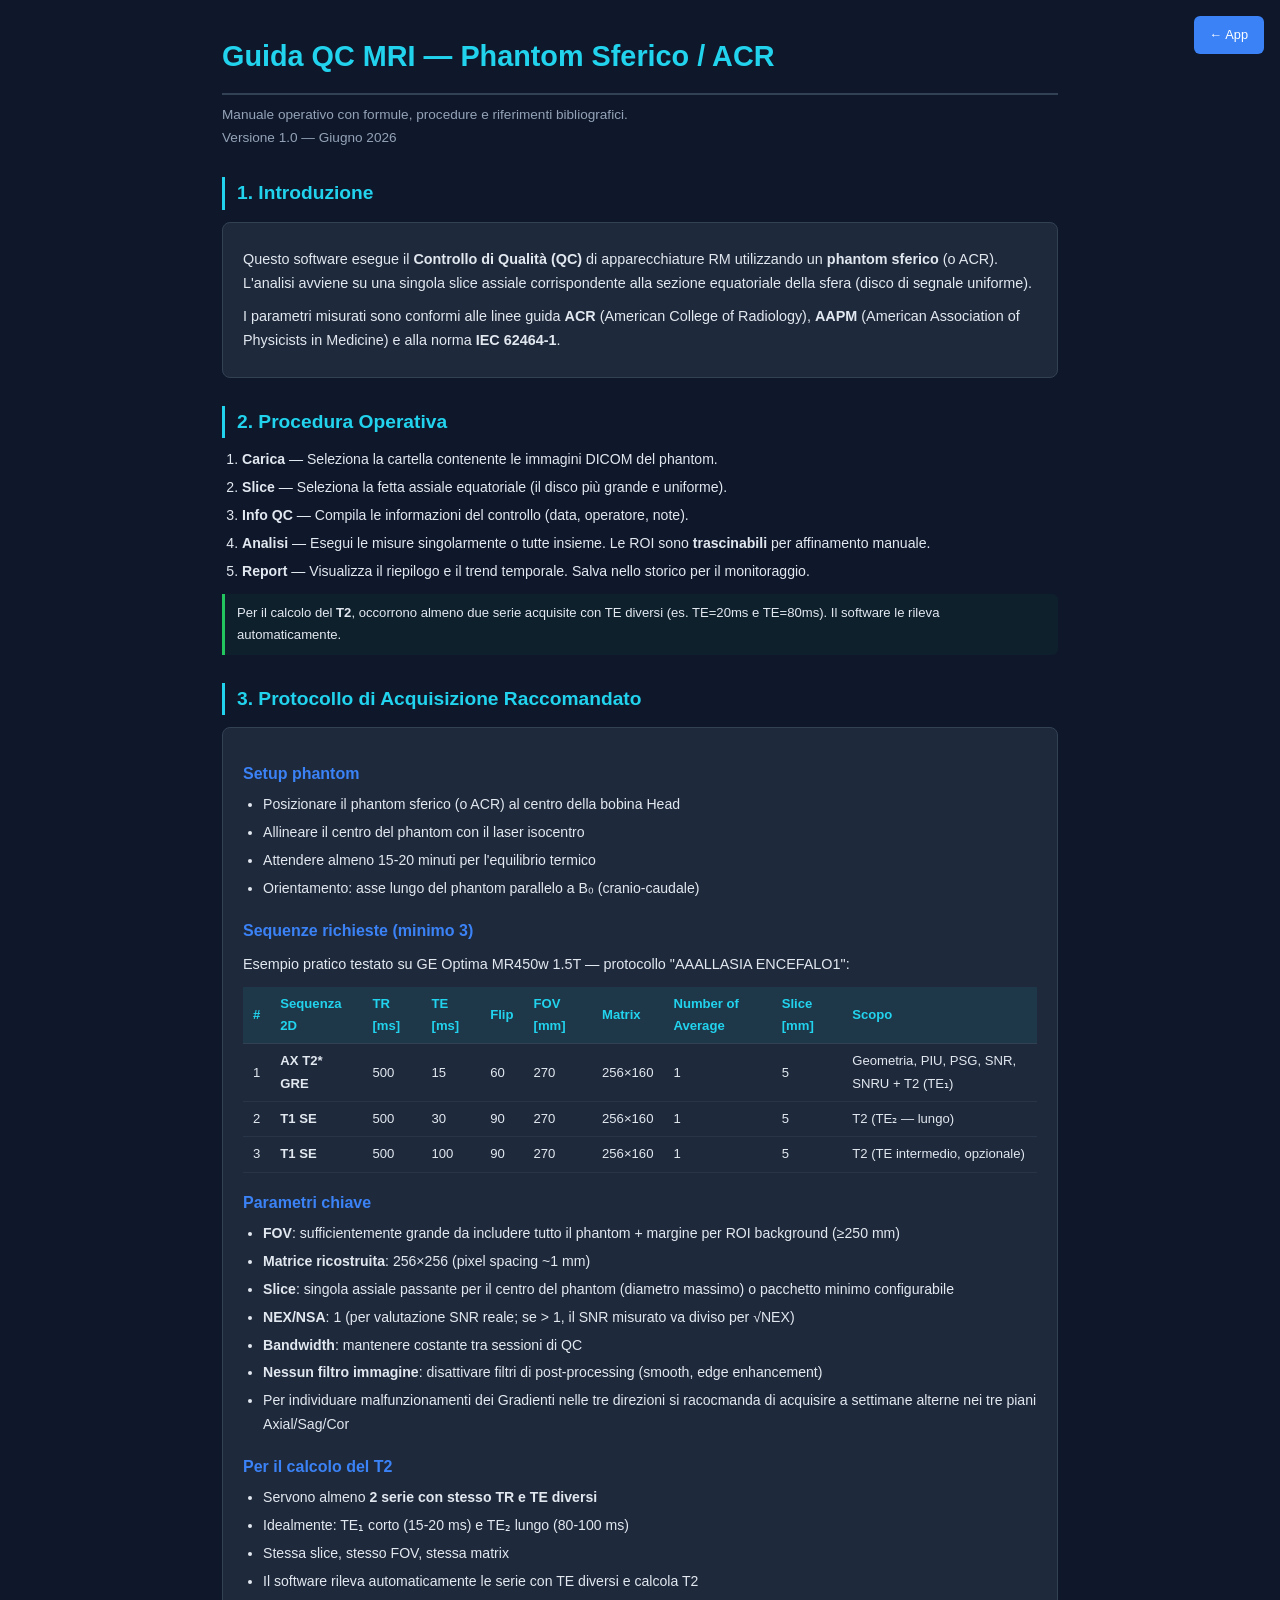
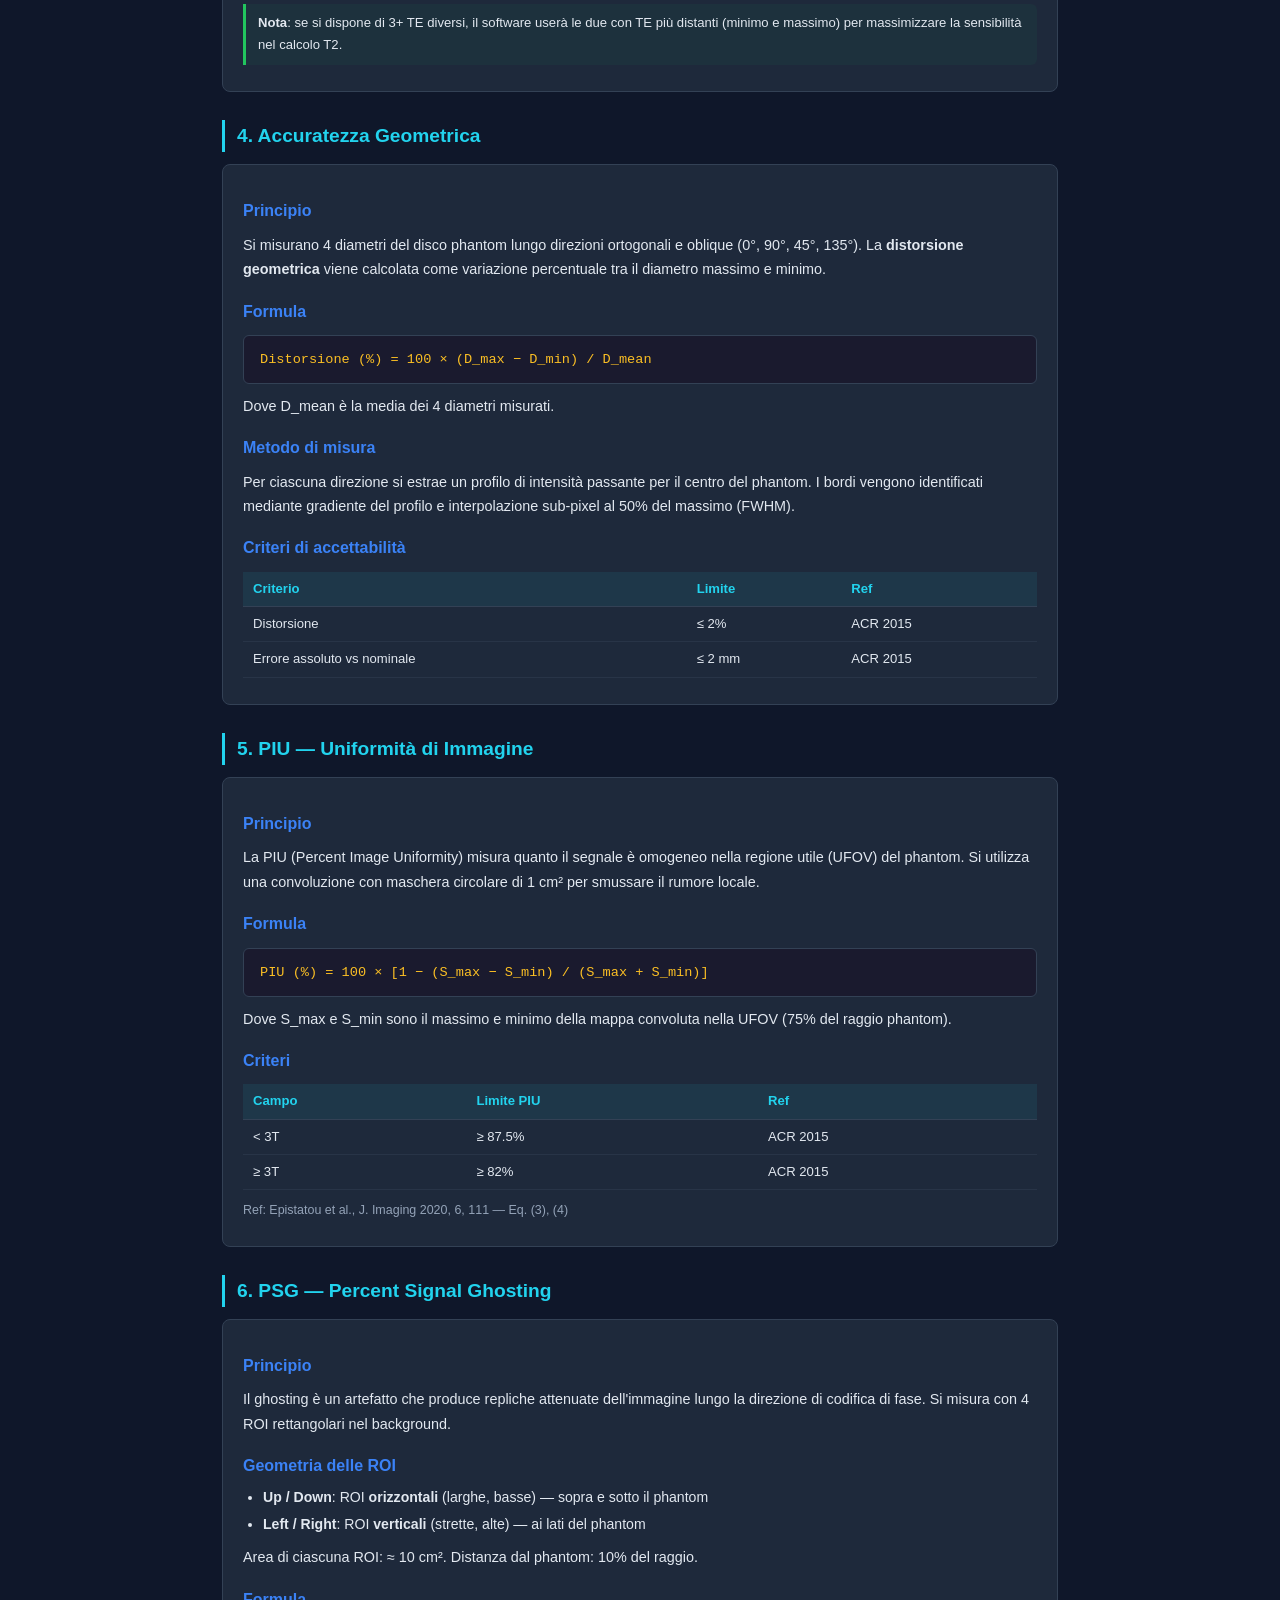
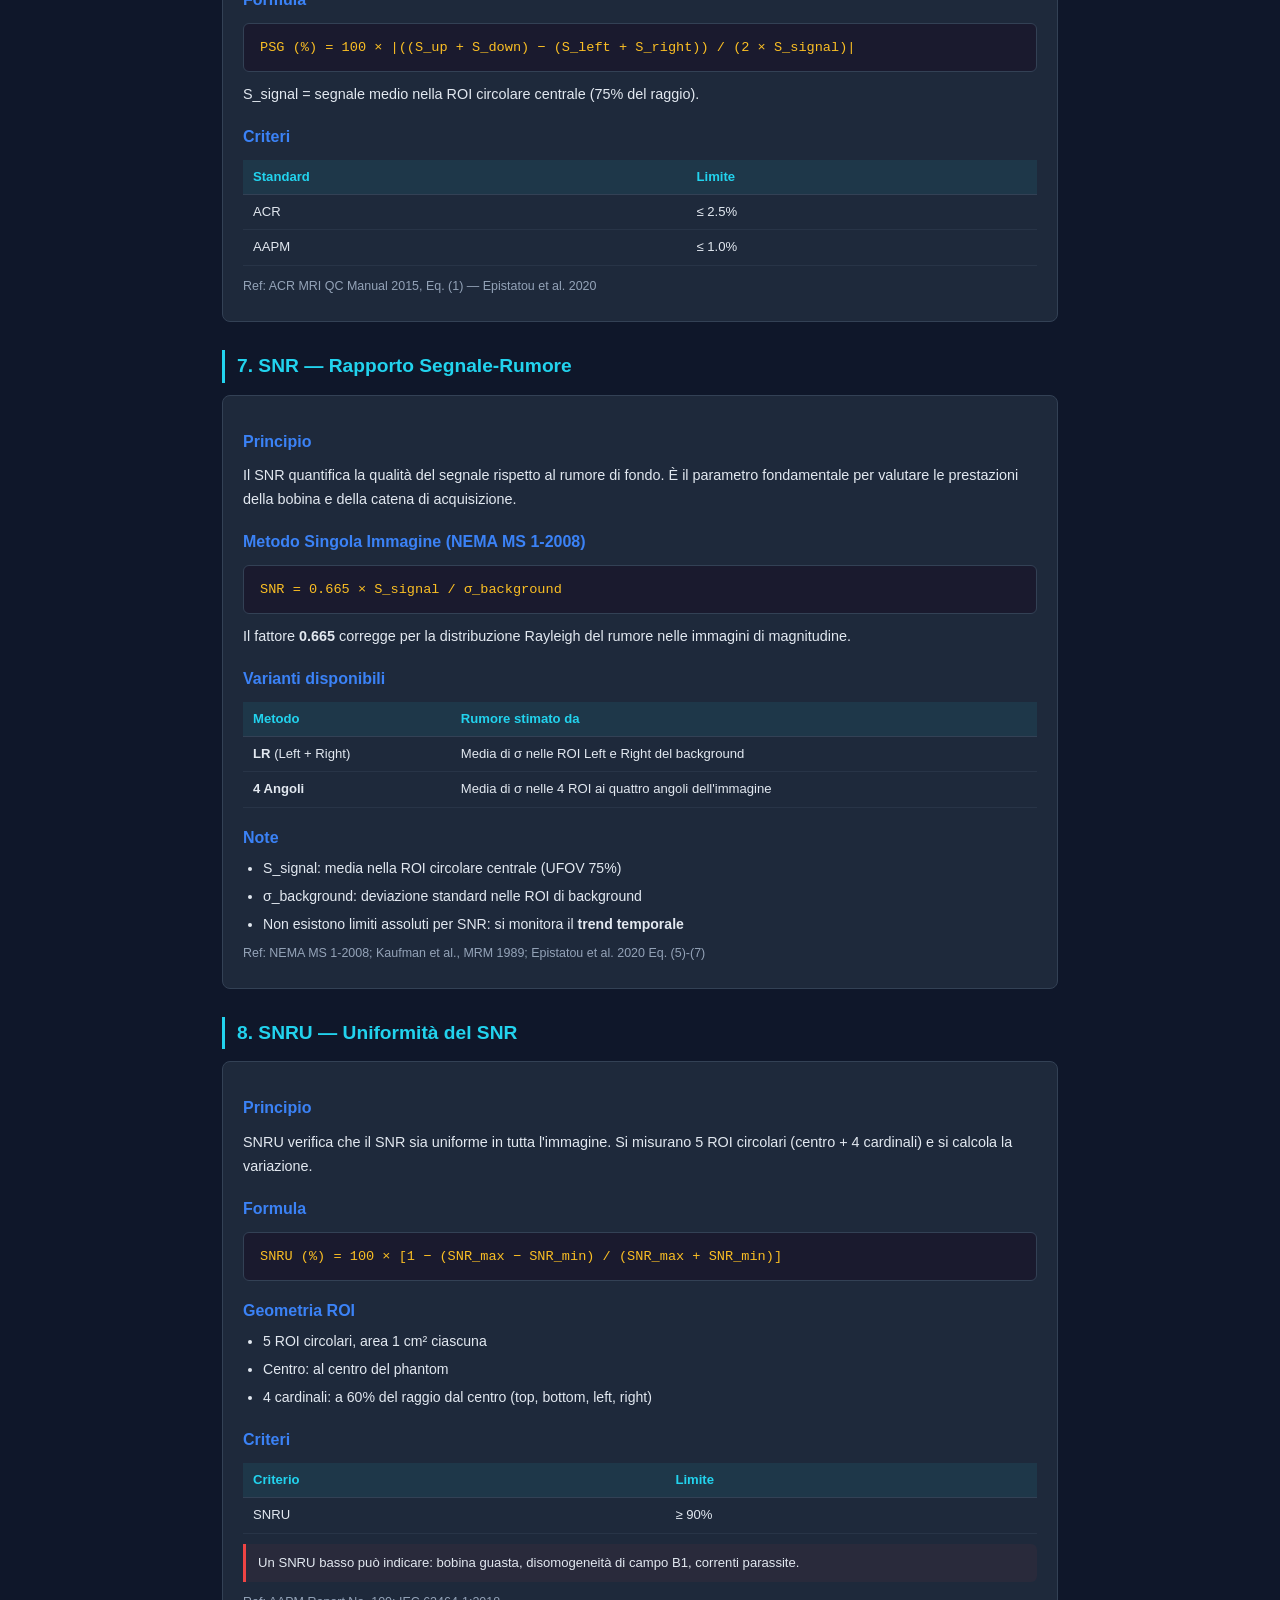
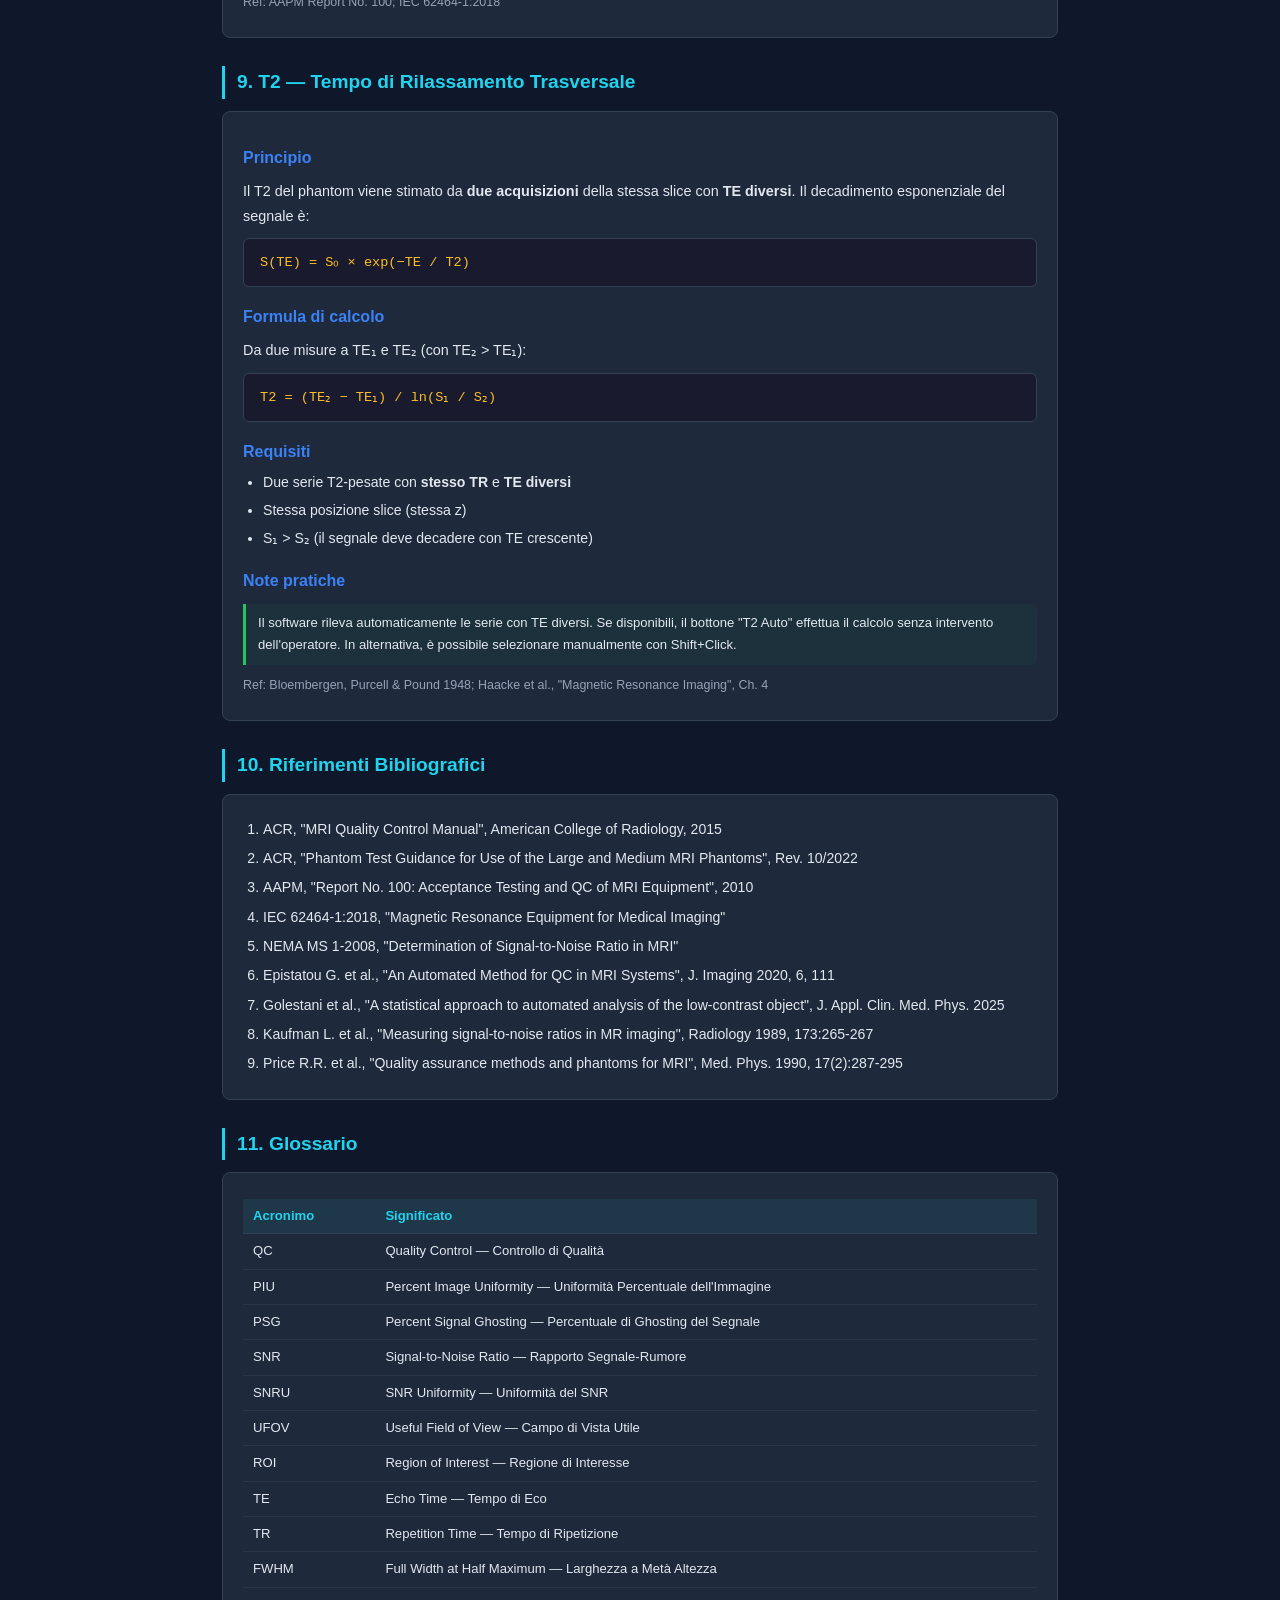
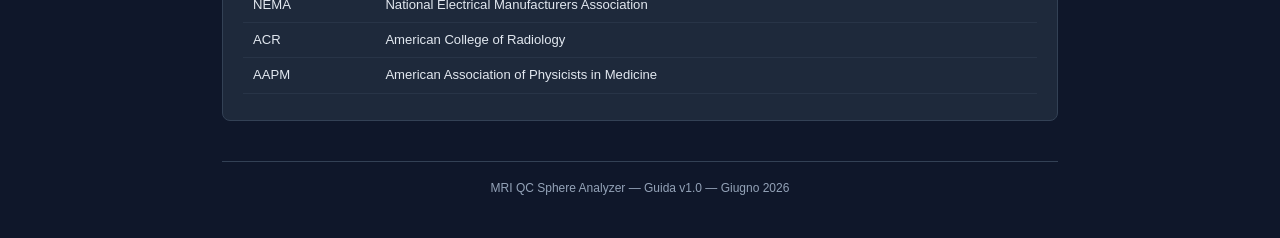
==== frontend/guida.html @ 6e2742ea "Add files via upload" ====
<!DOCTYPE html>
<html lang="it">
<head>
<meta charset="UTF-8"/>
<meta name="viewport" content="width=device-width, initial-scale=1.0"/>
<title>Guida QC MRI — Phantom Sferico</title>
<style>
:root{--bg:#0f172a;--card:#1e293b;--border:#334155;--text:#e2e8f0;--dim:#94a3b8;--accent:#22d3ee;--blue:#3b82f6;--green:#22c55e;--red:#ef4444;--mono:"Consolas","Fira Code",monospace;}
*{margin:0;padding:0;box-sizing:border-box}
body{font-family:-apple-system,BlinkMacSystemFont,"Segoe UI",sans-serif;background:var(--bg);color:var(--text);line-height:1.7;padding:32px;max-width:900px;margin:0 auto}
h1{color:var(--accent);font-size:1.8rem;margin-bottom:8px;border-bottom:2px solid var(--border);padding-bottom:12px}
h2{color:var(--accent);font-size:1.2rem;margin:28px 0 10px;padding-left:12px;border-left:3px solid var(--accent)}
h3{font-size:1rem;margin:16px 0 6px;color:var(--blue)}
p{margin:8px 0;font-size:0.9rem}
.subtitle{color:var(--dim);font-size:0.85rem;margin-bottom:24px}
.card{background:var(--card);border:1px solid var(--border);border-radius:8px;padding:16px 20px;margin:12px 0}
.formula{background:#1a1a2e;border:1px solid #334155;border-radius:6px;padding:12px 16px;font-family:var(--mono);font-size:0.85rem;color:#fbbf24;margin:10px 0;overflow-x:auto}
.note{border-left:3px solid var(--green);padding:8px 12px;background:rgba(34,197,94,0.05);border-radius:0 6px 6px 0;font-size:0.82rem;margin:10px 0}
.warn{border-left:3px solid var(--red);padding:8px 12px;background:rgba(239,68,68,0.05);border-radius:0 6px 6px 0;font-size:0.82rem;margin:10px 0}
table{width:100%;border-collapse:collapse;font-size:0.82rem;margin:10px 0}
th{text-align:left;padding:6px 10px;background:rgba(34,211,238,0.08);color:var(--accent);border-bottom:1px solid var(--border)}
td{padding:6px 10px;border-bottom:1px solid rgba(51,65,85,0.5)}
code{font-family:var(--mono);background:rgba(59,130,246,0.1);padding:1px 5px;border-radius:3px;font-size:0.82rem}
a{color:var(--blue);text-decoration:none}a:hover{text-decoration:underline}
ol,ul{padding-left:20px;margin:6px 0}li{margin:4px 0;font-size:0.88rem}
.ref{font-size:0.78rem;color:var(--dim);margin-top:4px}
.back-btn{position:fixed;top:16px;right:16px;background:var(--blue);color:#fff;border:none;padding:8px 16px;border-radius:6px;font-size:0.8rem;cursor:pointer;text-decoration:none}
@media print{body{background:#fff;color:#000;padding:12px}.card{border:1px solid #ccc;background:#f8f8f8}.formula{background:#f0f0f0;color:#333}}
</style>
</head>
<body>
<a href="index.html" class="back-btn">← App</a>
<h1>Guida QC MRI — Phantom Sferico / ACR</h1>
<p class="subtitle">Manuale operativo con formule, procedure e riferimenti bibliografici.<br>Versione 1.0 — Giugno 2026</p>

<h2>1. Introduzione</h2>
<div class="card">
<p>Questo software esegue il <b>Controllo di Qualità (QC)</b> di apparecchiature RM utilizzando un <b>phantom sferico</b> (o ACR). L'analisi avviene su una singola slice assiale corrispondente alla sezione equatoriale della sfera (disco di segnale uniforme).</p>
<p>I parametri misurati sono conformi alle linee guida <b>ACR</b> (American College of Radiology), <b>AAPM</b> (American Association of Physicists in Medicine) e alla norma <b>IEC 62464-1</b>.</p>
</div>

<h2>2. Procedura Operativa</h2>
<ol>
<li><b>Carica</b> — Seleziona la cartella contenente le immagini DICOM del phantom.</li>
<li><b>Slice</b> — Seleziona la fetta assiale equatoriale (il disco più grande e uniforme).</li>
<li><b>Info QC</b> — Compila le informazioni del controllo (data, operatore, note).</li>
<li><b>Analisi</b> — Esegui le misure singolarmente o tutte insieme. Le ROI sono <b>trascinabili</b> per affinamento manuale.</li>
<li><b>Report</b> — Visualizza il riepilogo e il trend temporale. Salva nello storico per il monitoraggio.</li>
</ol>
<div class="note">Per il calcolo del <b>T2</b>, occorrono almeno due serie acquisite con TE diversi (es. TE=20ms e TE=80ms). Il software le rileva automaticamente.</div>

<h2>3. Protocollo di Acquisizione Raccomandato</h2>
<div class="card">
<h3>Setup phantom</h3>
<ul>
<li>Posizionare il phantom sferico (o ACR) al centro della bobina Head</li>
<li>Allineare il centro del phantom con il laser isocentro</li>
<li>Attendere almeno 15-20 minuti per l'equilibrio termico</li>
<li>Orientamento: asse lungo del phantom parallelo a B₀ (cranio-caudale)</li>
</ul>

<h3>Sequenze richieste (minimo 3)</h3>
<p>Esempio pratico testato su GE Optima MR450w 1.5T — protocollo "AAALLASIA ENCEFALO1":</p>
<table>
<tr><th>#</th><th>Sequenza 2D</th><th>TR [ms]</th><th>TE [ms]</th><th>Flip</th><th>FOV [mm]</th><th>Matrix</th><th>Number of Average</th><th>Slice [mm]</th><th>Scopo</th></tr>
<tr><td>1</td><td><b>AX T2* GRE</b></td><td>500</td><td>15</td><td>60</td><td>270</td><td>256×160</td><td>1</td><td>5</td><td>Geometria, PIU, PSG, SNR, SNRU + T2 (TE₁)</td></tr>
<tr><td>2</td><td><b>T1 SE</b></td><td>500</td><td>30</td><td>90</td><td>270</td><td>256×160</td><td>1</td><td>5</td><td>T2 (TE₂ — lungo)</td></tr>
<tr><td>3</td><td><b>T1 SE</b></td><td>500</td><td>100</td><td>90</td><td>270</td><td>256×160</td><td>1</td><td>5</td><td>T2 (TE intermedio, opzionale)</td></tr>
</table>

<h3>Parametri chiave</h3>
<ul>
<li><b>FOV</b>: sufficientemente grande da includere tutto il phantom + margine per ROI background (≥250 mm)</li>
<li><b>Matrice ricostruita</b>: 256×256 (pixel spacing ~1 mm)</li>
<li><b>Slice</b>: singola assiale passante per il centro del phantom (diametro massimo) o pacchetto minimo configurabile</li>
<li><b>NEX/NSA</b>: 1 (per valutazione SNR reale; se > 1, il SNR misurato va diviso per √NEX)</li>
<li><b>Bandwidth</b>: mantenere costante tra sessioni di QC</li>
<li><b>Nessun filtro immagine</b>: disattivare filtri di post-processing (smooth, edge enhancement)</li>
<li>Per individuare malfunzionamenti dei Gradienti nelle tre direzioni si racocmanda di acquisire a settimane alterne nei tre piani Axial/Sag/Cor </li>
</ul>

<h3>Per il calcolo del T2</h3>
<ul>
<li>Servono almeno <b>2 serie con stesso TR e TE diversi</b></li>
<li>Idealmente: TE₁ corto (15-20 ms) e TE₂ lungo (80-100 ms)</li>
<li>Stessa slice, stesso FOV, stessa matrix</li>
<li>Il software rileva automaticamente le serie con TE diversi e calcola T2</li>
</ul>

<div class="note"><b>Nota</b>: se si dispone di 3+ TE diversi, il software userà le due con TE più distanti (minimo e massimo) per massimizzare la sensibilità nel calcolo T2.</div>
</div>

<h2>4. Accuratezza Geometrica</h2>
<div class="card">
<h3>Principio</h3>
<p>Si misurano 4 diametri del disco phantom lungo direzioni ortogonali e oblique (0°, 90°, 45°, 135°). La <b>distorsione geometrica</b> viene calcolata come variazione percentuale tra il diametro massimo e minimo.</p>
<h3>Formula</h3>
<div class="formula">Distorsione (%) = 100 × (D_max − D_min) / D_mean</div>
<p>Dove D_mean è la media dei 4 diametri misurati.</p>
<h3>Metodo di misura</h3>
<p>Per ciascuna direzione si estrae un profilo di intensità passante per il centro del phantom. I bordi vengono identificati mediante gradiente del profilo e interpolazione sub-pixel al 50% del massimo (FWHM).</p>
<h3>Criteri di accettabilità</h3>
<table><tr><th>Criterio</th><th>Limite</th><th>Ref</th></tr>
<tr><td>Distorsione</td><td>≤ 2%</td><td>ACR 2015</td></tr>
<tr><td>Errore assoluto vs nominale</td><td>≤ 2 mm</td><td>ACR 2015</td></tr></table>
</div>

<h2>5. PIU — Uniformità di Immagine</h2>
<div class="card">
<h3>Principio</h3>
<p>La PIU (Percent Image Uniformity) misura quanto il segnale è omogeneo nella regione utile (UFOV) del phantom. Si utilizza una convoluzione con maschera circolare di 1 cm² per smussare il rumore locale.</p>
<h3>Formula</h3>
<div class="formula">PIU (%) = 100 × [1 − (S_max − S_min) / (S_max + S_min)]</div>
<p>Dove S_max e S_min sono il massimo e minimo della mappa convoluta nella UFOV (75% del raggio phantom).</p>
<h3>Criteri</h3>
<table><tr><th>Campo</th><th>Limite PIU</th><th>Ref</th></tr>
<tr><td>< 3T</td><td>≥ 87.5%</td><td>ACR 2015</td></tr>
<tr><td>≥ 3T</td><td>≥ 82%</td><td>ACR 2015</td></tr></table>
<p class="ref">Ref: Epistatou et al., J. Imaging 2020, 6, 111 — Eq. (3), (4)</p>
</div>

<h2>6. PSG — Percent Signal Ghosting</h2>
<div class="card">
<h3>Principio</h3>
<p>Il ghosting è un artefatto che produce repliche attenuate dell'immagine lungo la direzione di codifica di fase. Si misura con 4 ROI rettangolari nel background.</p>
<h3>Geometria delle ROI</h3>
<ul>
<li><b>Up / Down</b>: ROI <b>orizzontali</b> (larghe, basse) — sopra e sotto il phantom</li>
<li><b>Left / Right</b>: ROI <b>verticali</b> (strette, alte) — ai lati del phantom</li>
</ul>
<p>Area di ciascuna ROI: ≈ 10 cm². Distanza dal phantom: 10% del raggio.</p>
<h3>Formula</h3>
<div class="formula">PSG (%) = 100 × |((S_up + S_down) − (S_left + S_right)) / (2 × S_signal)|</div>
<p>S_signal = segnale medio nella ROI circolare centrale (75% del raggio).</p>
<h3>Criteri</h3>
<table><tr><th>Standard</th><th>Limite</th></tr>
<tr><td>ACR</td><td>≤ 2.5%</td></tr>
<tr><td>AAPM</td><td>≤ 1.0%</td></tr></table>
<p class="ref">Ref: ACR MRI QC Manual 2015, Eq. (1) — Epistatou et al. 2020</p>
</div>

<h2>7. SNR — Rapporto Segnale-Rumore</h2>
<div class="card">
<h3>Principio</h3>
<p>Il SNR quantifica la qualità del segnale rispetto al rumore di fondo. È il parametro fondamentale per valutare le prestazioni della bobina e della catena di acquisizione.</p>
<h3>Metodo Singola Immagine (NEMA MS 1-2008)</h3>
<div class="formula">SNR = 0.665 × S_signal / σ_background</div>
<p>Il fattore <b>0.665</b> corregge per la distribuzione Rayleigh del rumore nelle immagini di magnitudine.</p>
<h3>Varianti disponibili</h3>
<table><tr><th>Metodo</th><th>Rumore stimato da</th></tr>
<tr><td><b>LR</b> (Left + Right)</td><td>Media di σ nelle ROI Left e Right del background</td></tr>
<tr><td><b>4 Angoli</b></td><td>Media di σ nelle 4 ROI ai quattro angoli dell'immagine</td></tr></table>
<h3>Note</h3>
<ul>
<li>S_signal: media nella ROI circolare centrale (UFOV 75%)</li>
<li>σ_background: deviazione standard nelle ROI di background</li>
<li>Non esistono limiti assoluti per SNR: si monitora il <b>trend temporale</b></li>
</ul>
<p class="ref">Ref: NEMA MS 1-2008; Kaufman et al., MRM 1989; Epistatou et al. 2020 Eq. (5)-(7)</p>
</div>

<h2>8. SNRU — Uniformità del SNR</h2>
<div class="card">
<h3>Principio</h3>
<p>SNRU verifica che il SNR sia uniforme in tutta l'immagine. Si misurano 5 ROI circolari (centro + 4 cardinali) e si calcola la variazione.</p>
<h3>Formula</h3>
<div class="formula">SNRU (%) = 100 × [1 − (SNR_max − SNR_min) / (SNR_max + SNR_min)]</div>
<h3>Geometria ROI</h3>
<ul>
<li>5 ROI circolari, area 1 cm² ciascuna</li>
<li>Centro: al centro del phantom</li>
<li>4 cardinali: a 60% del raggio dal centro (top, bottom, left, right)</li>
</ul>
<h3>Criteri</h3>
<table><tr><th>Criterio</th><th>Limite</th></tr>
<tr><td>SNRU</td><td>≥ 90%</td></tr></table>
<div class="warn">Un SNRU basso può indicare: bobina guasta, disomogeneità di campo B1, correnti parassite.</div>
<p class="ref">Ref: AAPM Report No. 100; IEC 62464-1:2018</p>
</div>

<h2>9. T2 — Tempo di Rilassamento Trasversale</h2>
<div class="card">
<h3>Principio</h3>
<p>Il T2 del phantom viene stimato da <b>due acquisizioni</b> della stessa slice con <b>TE diversi</b>. Il decadimento esponenziale del segnale è:</p>
<div class="formula">S(TE) = S₀ × exp(−TE / T2)</div>
<h3>Formula di calcolo</h3>
<p>Da due misure a TE₁ e TE₂ (con TE₂ > TE₁):</p>
<div class="formula">T2 = (TE₂ − TE₁) / ln(S₁ / S₂)</div>
<h3>Requisiti</h3>
<ul>
<li>Due serie T2-pesate con <b>stesso TR</b> e <b>TE diversi</b></li>
<li>Stessa posizione slice (stessa z)</li>
<li>S₁ > S₂ (il segnale deve decadere con TE crescente)</li>
</ul>
<h3>Note pratiche</h3>
<div class="note">Il software rileva automaticamente le serie con TE diversi. Se disponibili, il bottone "T2 Auto" effettua il calcolo senza intervento dell'operatore. In alternativa, è possibile selezionare manualmente con Shift+Click.</div>
<p class="ref">Ref: Bloembergen, Purcell & Pound 1948; Haacke et al., "Magnetic Resonance Imaging", Ch. 4</p>
</div>

<h2>10. Riferimenti Bibliografici</h2>
<div class="card">
<ol style="font-size:0.82rem;line-height:1.8">
<li>ACR, "MRI Quality Control Manual", American College of Radiology, 2015</li>
<li>ACR, "Phantom Test Guidance for Use of the Large and Medium MRI Phantoms", Rev. 10/2022</li>
<li>AAPM, "Report No. 100: Acceptance Testing and QC of MRI Equipment", 2010</li>
<li>IEC 62464-1:2018, "Magnetic Resonance Equipment for Medical Imaging"</li>
<li>NEMA MS 1-2008, "Determination of Signal-to-Noise Ratio in MRI"</li>
<li>Epistatou G. et al., "An Automated Method for QC in MRI Systems", J. Imaging 2020, 6, 111</li>
<li>Golestani et al., "A statistical approach to automated analysis of the low-contrast object", J. Appl. Clin. Med. Phys. 2025</li>
<li>Kaufman L. et al., "Measuring signal-to-noise ratios in MR imaging", Radiology 1989, 173:265-267</li>
<li>Price R.R. et al., "Quality assurance methods and phantoms for MRI", Med. Phys. 1990, 17(2):287-295</li>
</ol>
</div>

<h2>11. Glossario</h2>
<div class="card">
<table>
<tr><th>Acronimo</th><th>Significato</th></tr>
<tr><td>QC</td><td>Quality Control — Controllo di Qualità</td></tr>
<tr><td>PIU</td><td>Percent Image Uniformity — Uniformità Percentuale dell'Immagine</td></tr>
<tr><td>PSG</td><td>Percent Signal Ghosting — Percentuale di Ghosting del Segnale</td></tr>
<tr><td>SNR</td><td>Signal-to-Noise Ratio — Rapporto Segnale-Rumore</td></tr>
<tr><td>SNRU</td><td>SNR Uniformity — Uniformità del SNR</td></tr>
<tr><td>UFOV</td><td>Useful Field of View — Campo di Vista Utile</td></tr>
<tr><td>ROI</td><td>Region of Interest — Regione di Interesse</td></tr>
<tr><td>TE</td><td>Echo Time — Tempo di Eco</td></tr>
<tr><td>TR</td><td>Repetition Time — Tempo di Ripetizione</td></tr>
<tr><td>FWHM</td><td>Full Width at Half Maximum — Larghezza a Metà Altezza</td></tr>
<tr><td>NEMA</td><td>National Electrical Manufacturers Association</td></tr>
<tr><td>ACR</td><td>American College of Radiology</td></tr>
<tr><td>AAPM</td><td>American Association of Physicists in Medicine</td></tr>
</table>
</div>

<p style="text-align:center;color:var(--dim);font-size:0.75rem;margin-top:40px;padding-top:16px;border-top:1px solid var(--border)">MRI QC Sphere Analyzer — Guida v1.0 — Giugno 2026</p>
</body>
</html>
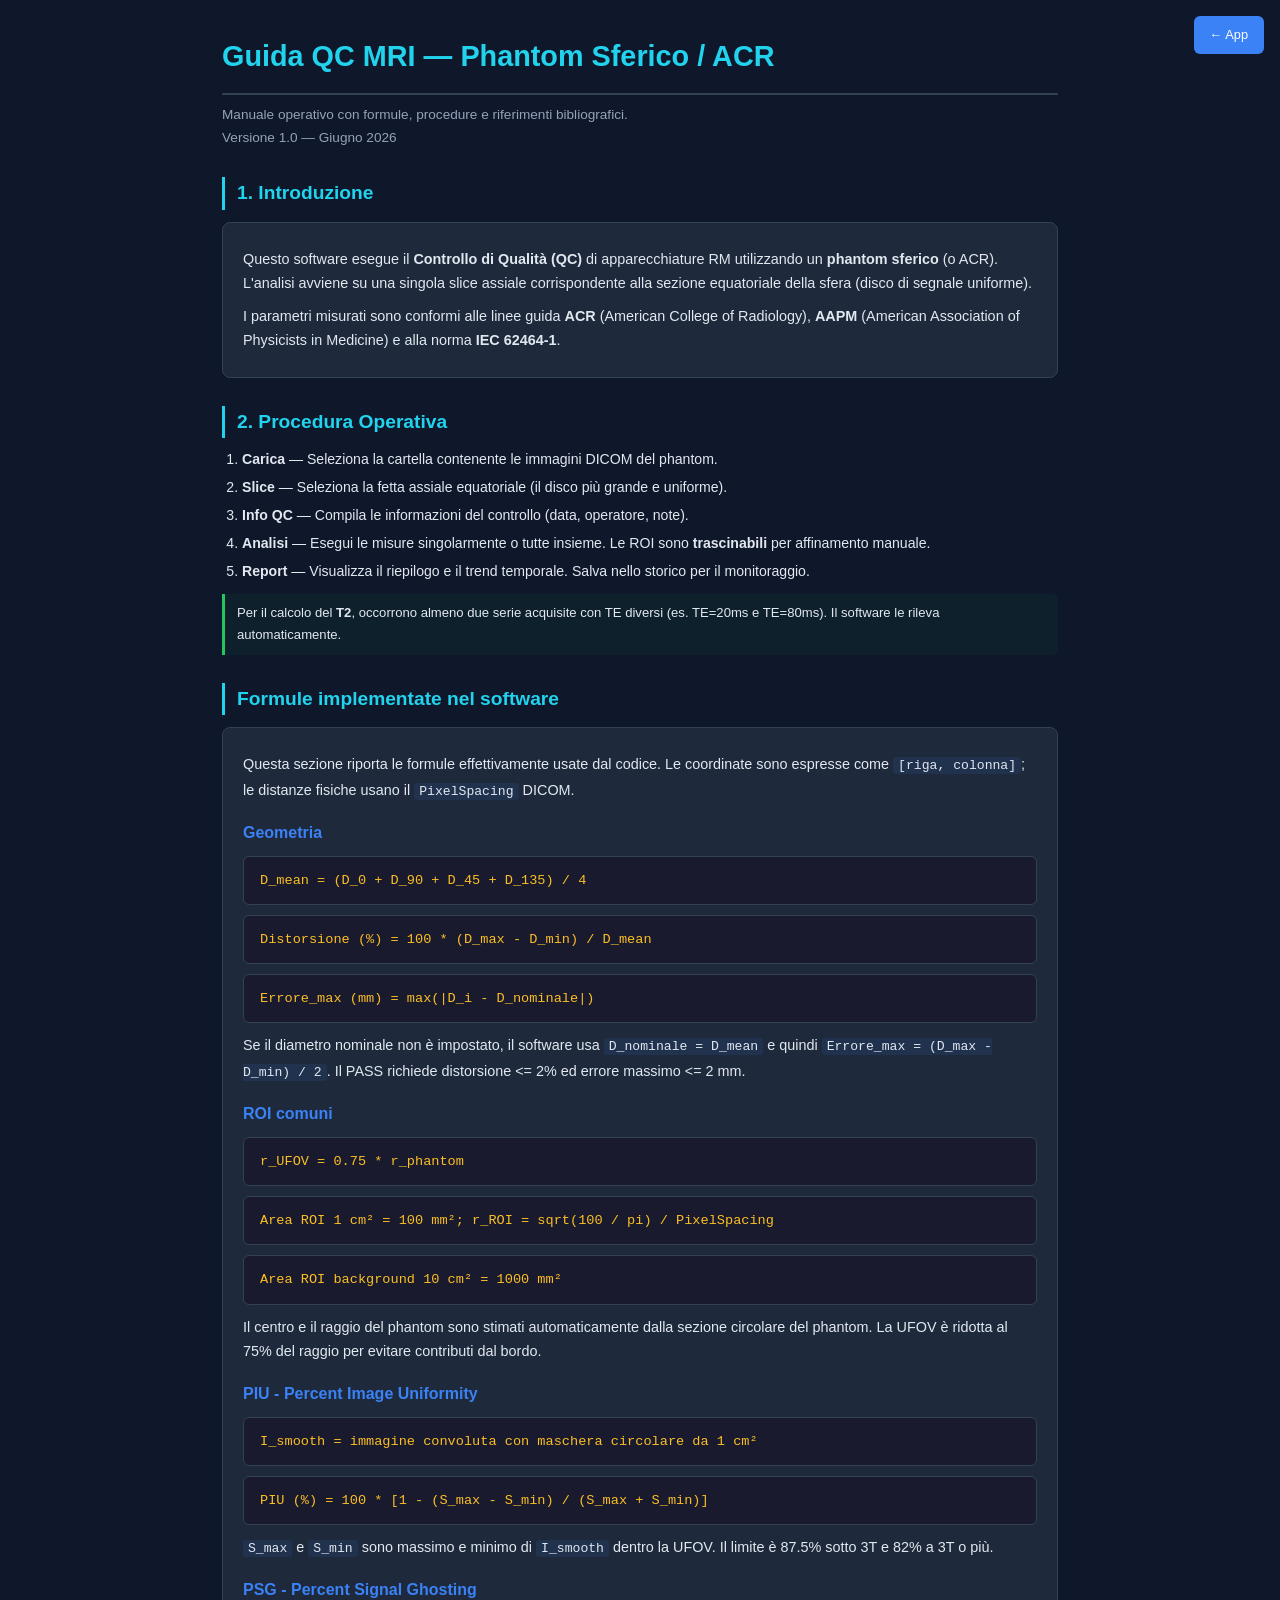
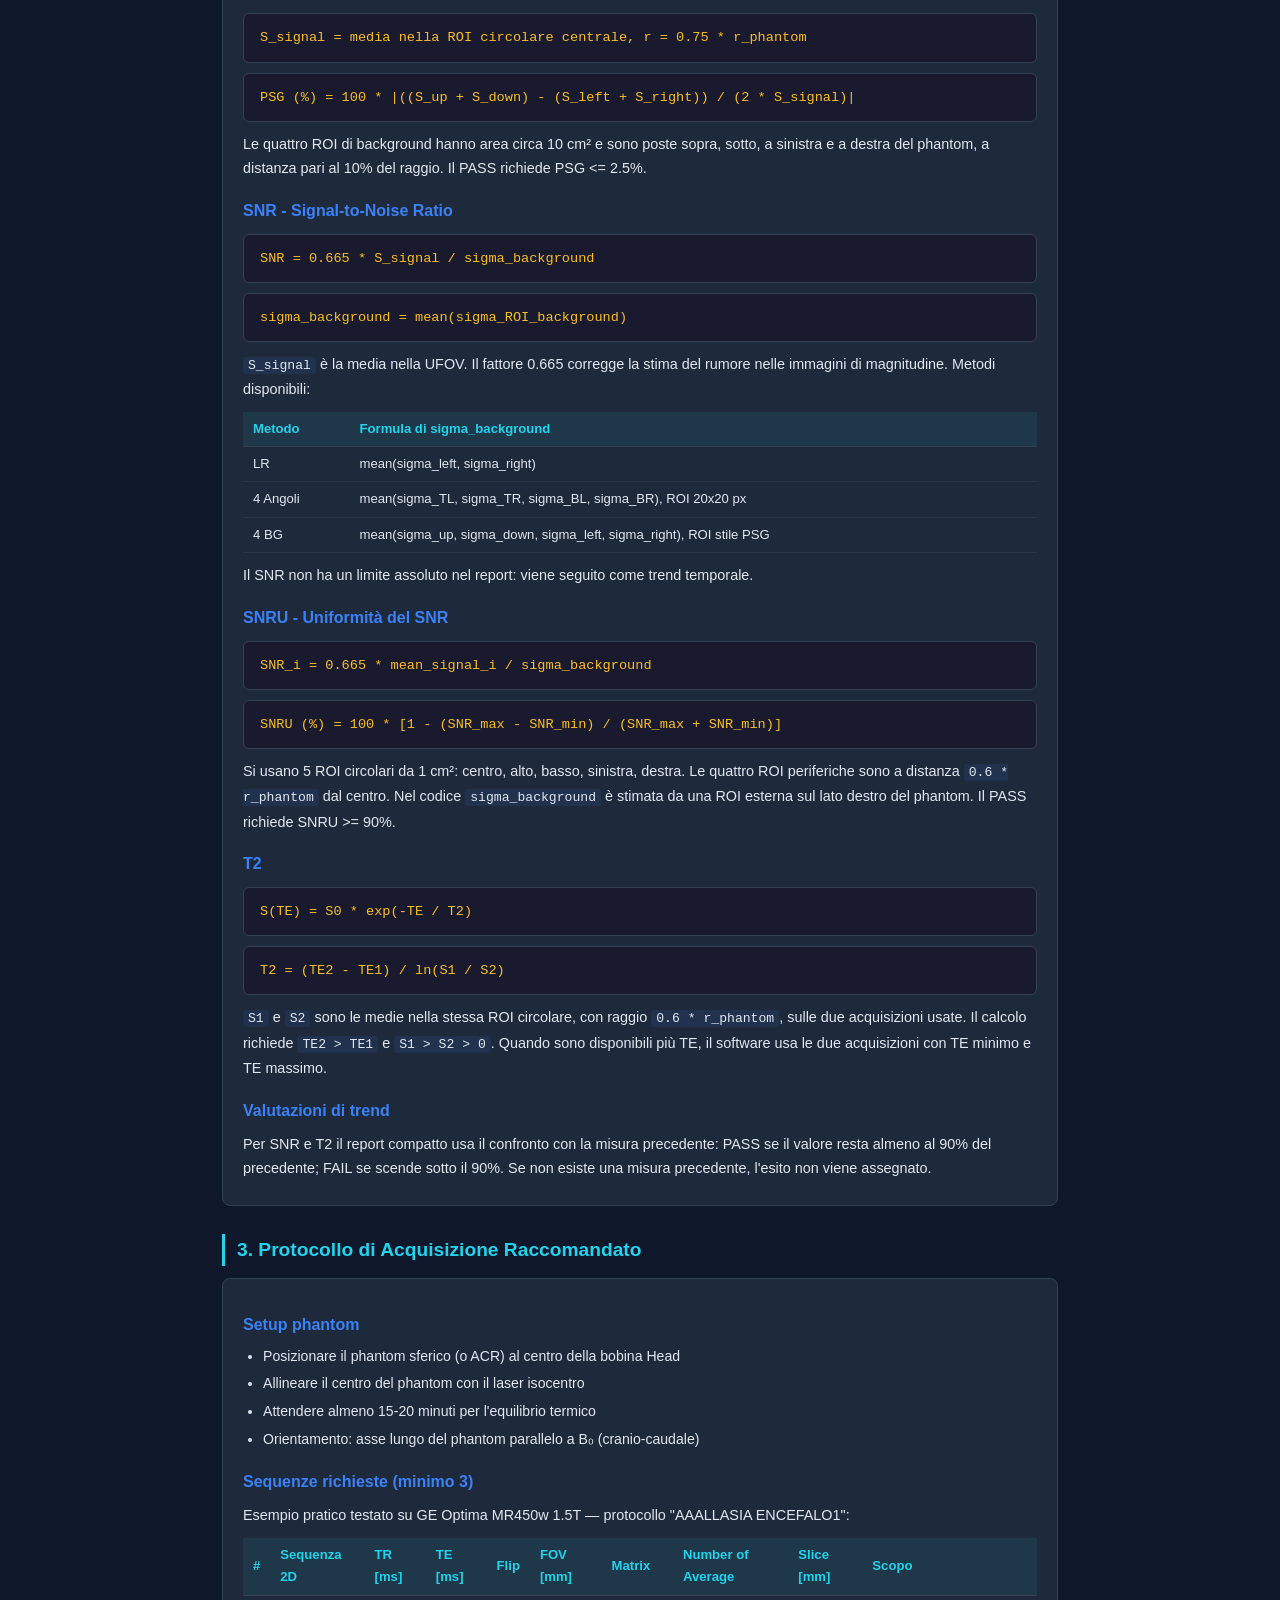
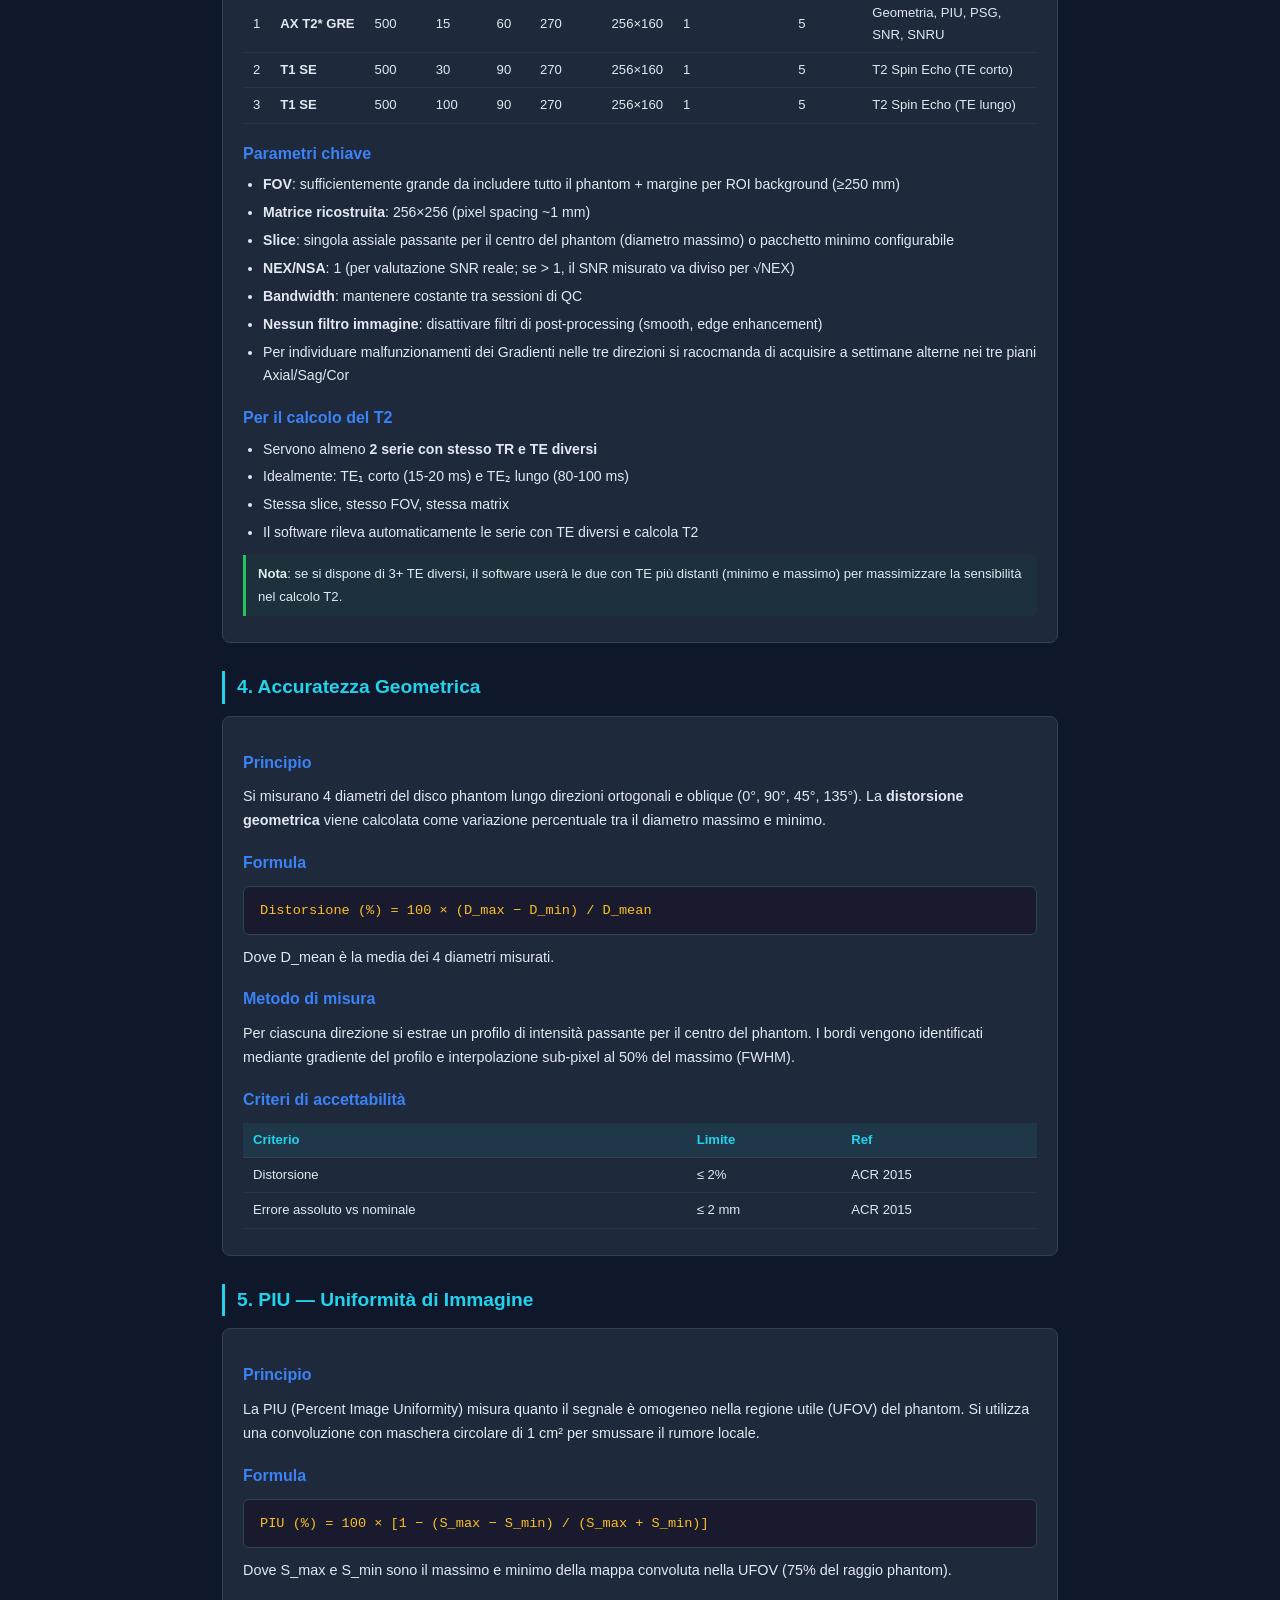
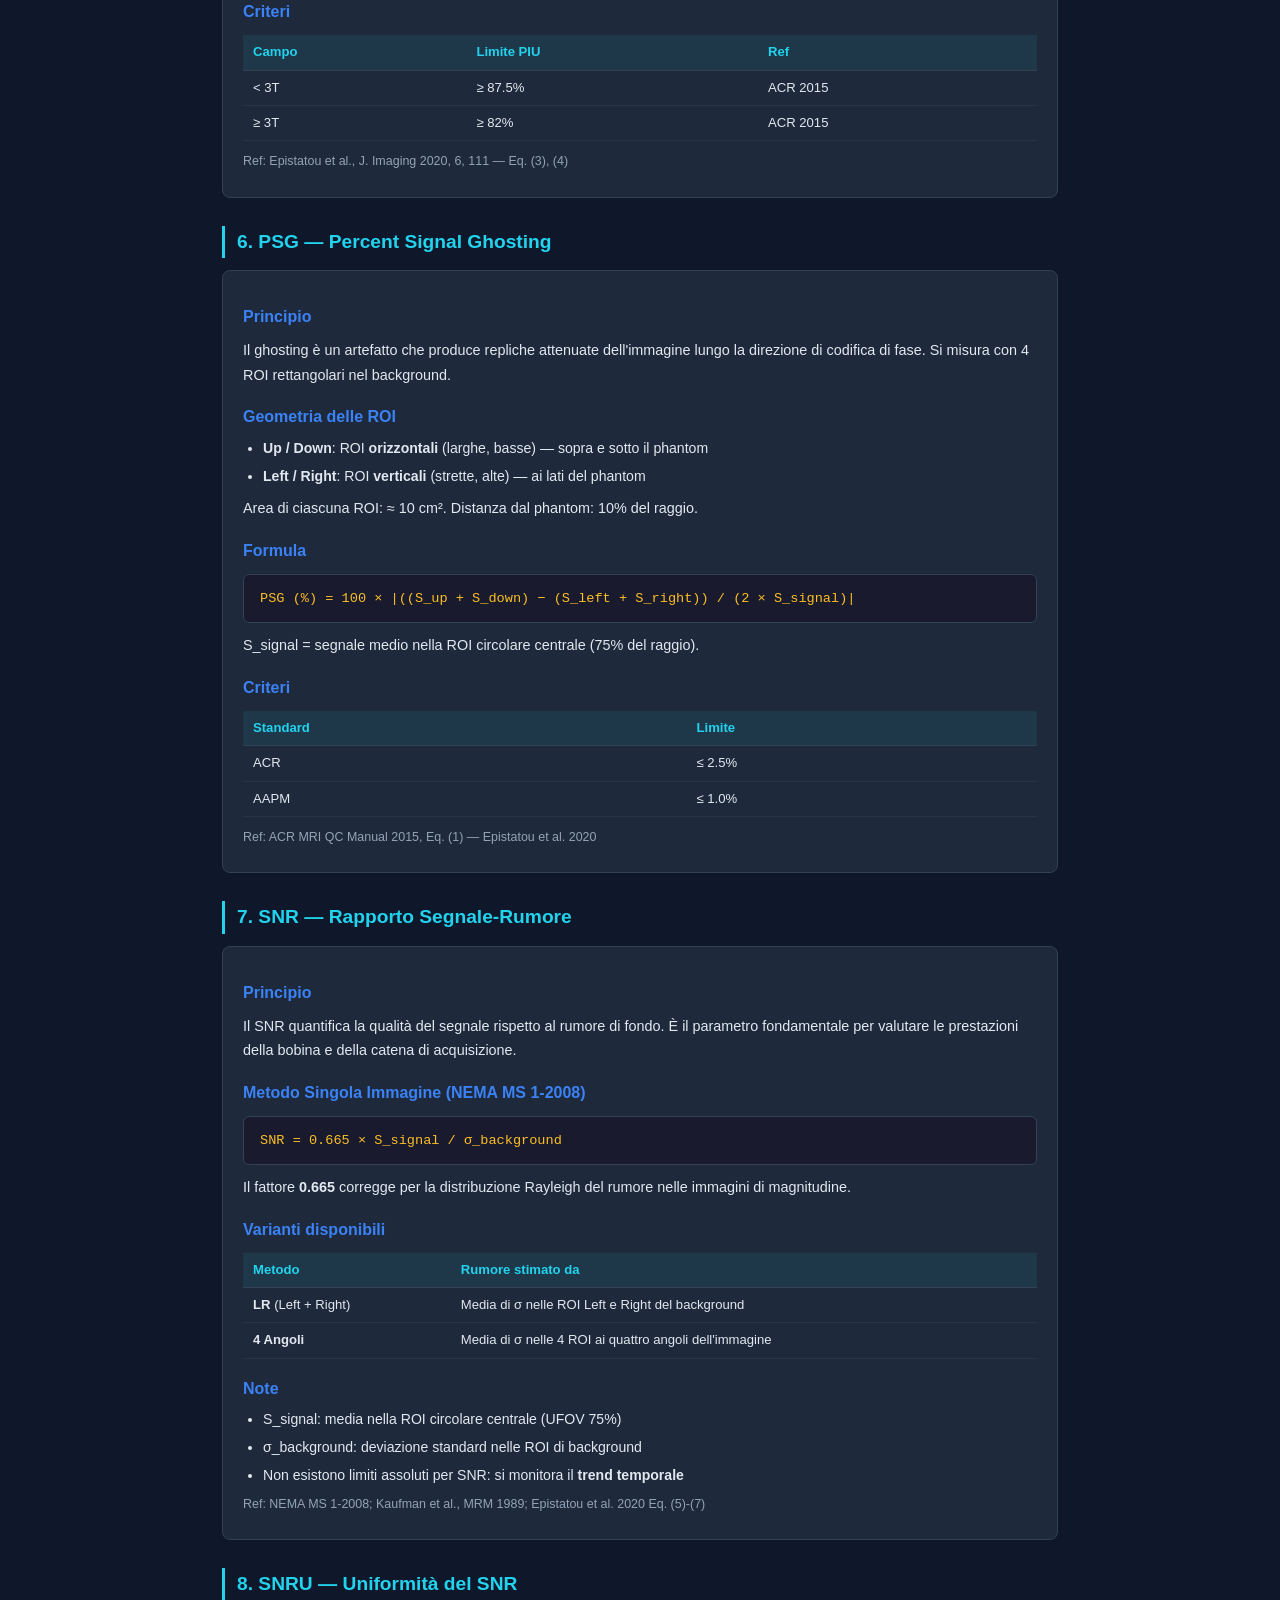
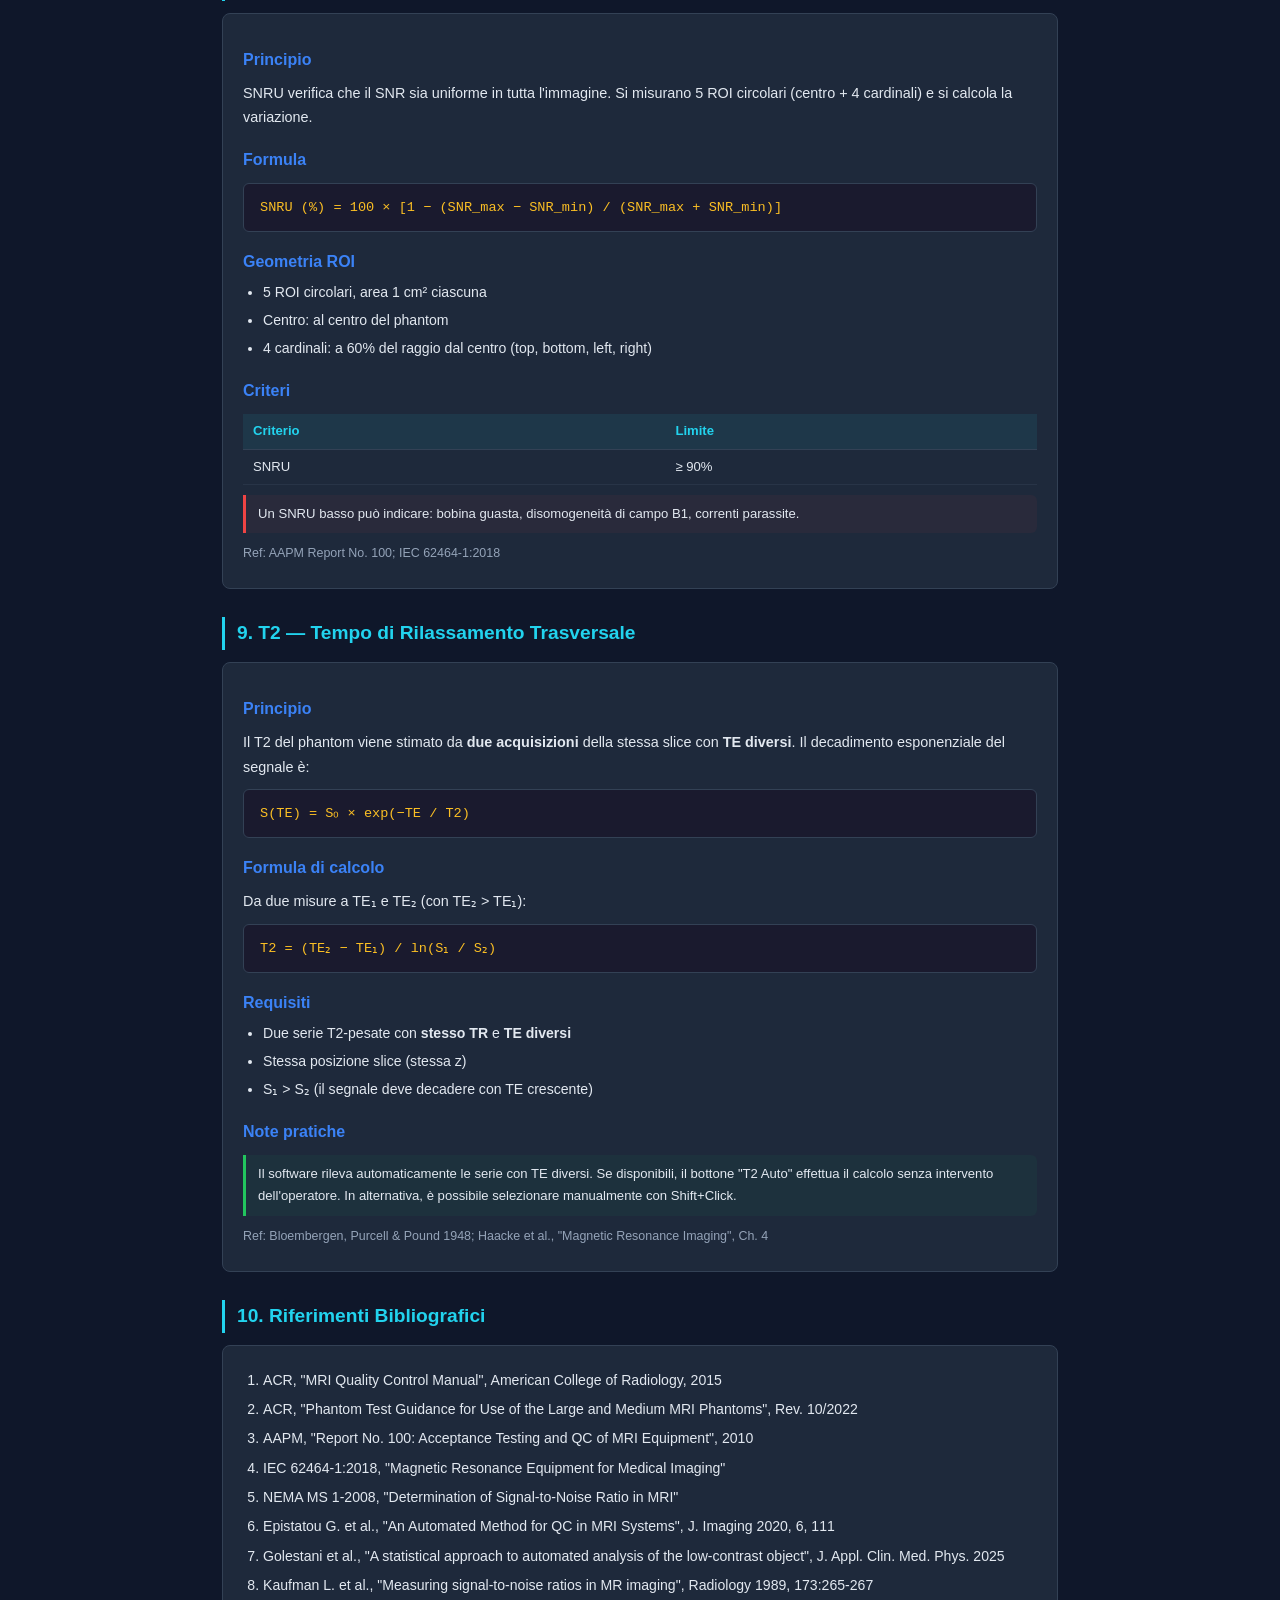
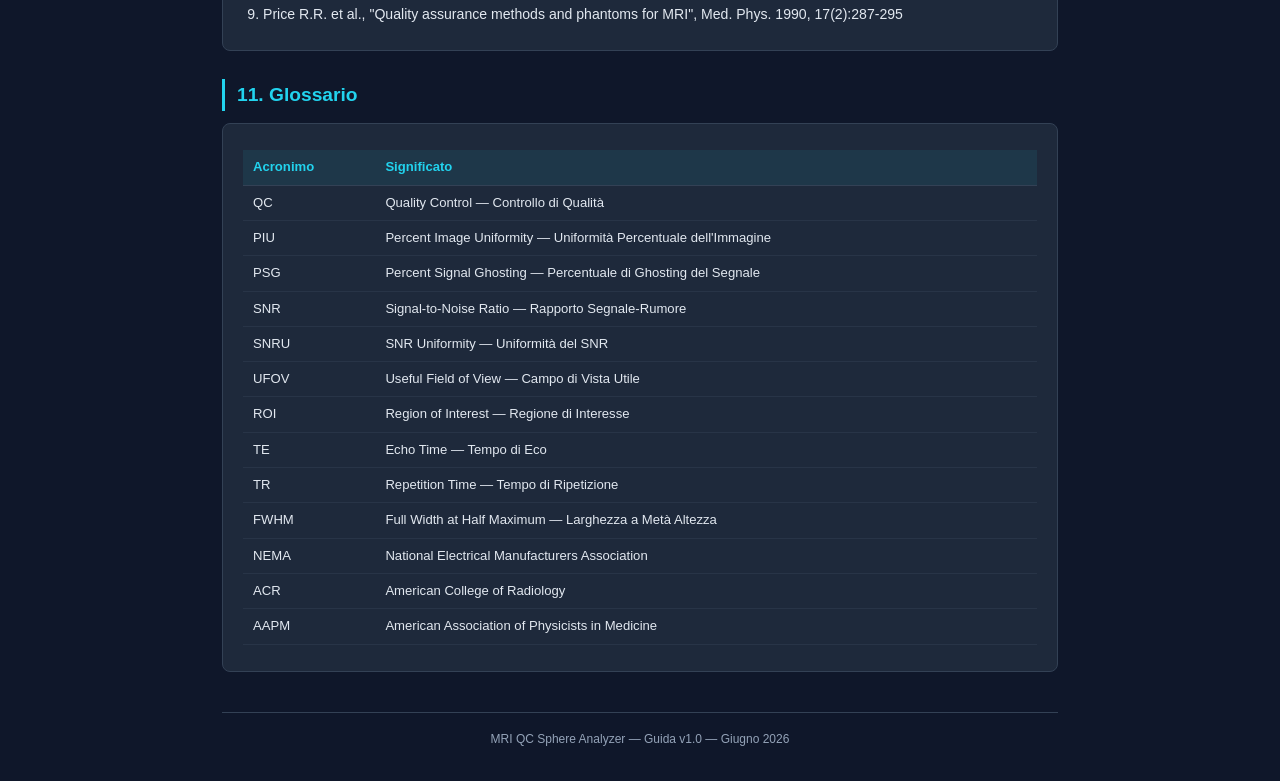
==== commit 11d873cf: "Add files via upload" ====
--- a/frontend/guida.html
+++ b/frontend/guida.html
@@ -47,10 +47,62 @@
 <li><b>Analisi</b> — Esegui le misure singolarmente o tutte insieme. Le ROI sono <b>trascinabili</b> per affinamento manuale.</li>
 <li><b>Report</b> — Visualizza il riepilogo e il trend temporale. Salva nello storico per il monitoraggio.</li>
 </ol>
-<div class="note">Per il calcolo del <b>T2</b>, occorrono almeno due serie acquisite con TE diversi (es. TE=20ms e TE=80ms). Il software le rileva automaticamente.</div>
-
-<h2>3. Protocollo di Acquisizione Raccomandato</h2>
-<div class="card">
+<div class="note">Per il calcolo del <b>T2</b>, occorrono almeno due serie acquisite con TE diversi (es. TE=20ms e TE=80ms). Il software le rileva automaticamente.</div>
+
+<h2>Formule implementate nel software</h2>
+<div class="card">
+<p>Questa sezione riporta le formule effettivamente usate dal codice. Le coordinate sono espresse come <code>[riga, colonna]</code>; le distanze fisiche usano il <code>PixelSpacing</code> DICOM.</p>
+
+<h3>Geometria</h3>
+<div class="formula">D_mean = (D_0 + D_90 + D_45 + D_135) / 4</div>
+<div class="formula">Distorsione (%) = 100 * (D_max - D_min) / D_mean</div>
+<div class="formula">Errore_max (mm) = max(|D_i - D_nominale|)</div>
+<p>Se il diametro nominale non è impostato, il software usa <code>D_nominale = D_mean</code> e quindi <code>Errore_max = (D_max - D_min) / 2</code>. Il PASS richiede distorsione <= 2% ed errore massimo <= 2 mm.</p>
+
+<h3>ROI comuni</h3>
+<div class="formula">r_UFOV = 0.75 * r_phantom</div>
+<div class="formula">Area ROI 1 cm² = 100 mm²; r_ROI = sqrt(100 / pi) / PixelSpacing</div>
+<div class="formula">Area ROI background 10 cm² = 1000 mm²</div>
+<p>Il centro e il raggio del phantom sono stimati automaticamente dalla sezione circolare del phantom. La UFOV è ridotta al 75% del raggio per evitare contributi dal bordo.</p>
+
+<h3>PIU - Percent Image Uniformity</h3>
+<div class="formula">I_smooth = immagine convoluta con maschera circolare da 1 cm²</div>
+<div class="formula">PIU (%) = 100 * [1 - (S_max - S_min) / (S_max + S_min)]</div>
+<p><code>S_max</code> e <code>S_min</code> sono massimo e minimo di <code>I_smooth</code> dentro la UFOV. Il limite è 87.5% sotto 3T e 82% a 3T o più.</p>
+
+<h3>PSG - Percent Signal Ghosting</h3>
+<div class="formula">S_signal = media nella ROI circolare centrale, r = 0.75 * r_phantom</div>
+<div class="formula">PSG (%) = 100 * |((S_up + S_down) - (S_left + S_right)) / (2 * S_signal)|</div>
+<p>Le quattro ROI di background hanno area circa 10 cm² e sono poste sopra, sotto, a sinistra e a destra del phantom, a distanza pari al 10% del raggio. Il PASS richiede PSG <= 2.5%.</p>
+
+<h3>SNR - Signal-to-Noise Ratio</h3>
+<div class="formula">SNR = 0.665 * S_signal / sigma_background</div>
+<div class="formula">sigma_background = mean(sigma_ROI_background)</div>
+<p><code>S_signal</code> è la media nella UFOV. Il fattore 0.665 corregge la stima del rumore nelle immagini di magnitudine. Metodi disponibili:</p>
+<table>
+<tr><th>Metodo</th><th>Formula di sigma_background</th></tr>
+<tr><td>LR</td><td>mean(sigma_left, sigma_right)</td></tr>
+<tr><td>4 Angoli</td><td>mean(sigma_TL, sigma_TR, sigma_BL, sigma_BR), ROI 20x20 px</td></tr>
+<tr><td>4 BG</td><td>mean(sigma_up, sigma_down, sigma_left, sigma_right), ROI stile PSG</td></tr>
+</table>
+<p>Il SNR non ha un limite assoluto nel report: viene seguito come trend temporale.</p>
+
+<h3>SNRU - Uniformità del SNR</h3>
+<div class="formula">SNR_i = 0.665 * mean_signal_i / sigma_background</div>
+<div class="formula">SNRU (%) = 100 * [1 - (SNR_max - SNR_min) / (SNR_max + SNR_min)]</div>
+<p>Si usano 5 ROI circolari da 1 cm²: centro, alto, basso, sinistra, destra. Le quattro ROI periferiche sono a distanza <code>0.6 * r_phantom</code> dal centro. Nel codice <code>sigma_background</code> è stimata da una ROI esterna sul lato destro del phantom. Il PASS richiede SNRU >= 90%.</p>
+
+<h3>T2</h3>
+<div class="formula">S(TE) = S0 * exp(-TE / T2)</div>
+<div class="formula">T2 = (TE2 - TE1) / ln(S1 / S2)</div>
+<p><code>S1</code> e <code>S2</code> sono le medie nella stessa ROI circolare, con raggio <code>0.6 * r_phantom</code>, sulle due acquisizioni usate. Il calcolo richiede <code>TE2 > TE1</code> e <code>S1 > S2 > 0</code>. Quando sono disponibili più TE, il software usa le due acquisizioni con TE minimo e TE massimo.</p>
+
+<h3>Valutazioni di trend</h3>
+<p>Per SNR e T2 il report compatto usa il confronto con la misura precedente: PASS se il valore resta almeno al 90% del precedente; FAIL se scende sotto il 90%. Se non esiste una misura precedente, l'esito non viene assegnato.</p>
+</div>
+
+<h2>3. Protocollo di Acquisizione Raccomandato</h2>
+<div class="card">
 <h3>Setup phantom</h3>
 <ul>
 <li>Posizionare il phantom sferico (o ACR) al centro della bobina Head</li>
@@ -63,9 +115,9 @@
 <p>Esempio pratico testato su GE Optima MR450w 1.5T — protocollo "AAALLASIA ENCEFALO1":</p>
 <table>
 <tr><th>#</th><th>Sequenza 2D</th><th>TR [ms]</th><th>TE [ms]</th><th>Flip</th><th>FOV [mm]</th><th>Matrix</th><th>Number of Average</th><th>Slice [mm]</th><th>Scopo</th></tr>
-<tr><td>1</td><td><b>AX T2* GRE</b></td><td>500</td><td>15</td><td>60</td><td>270</td><td>256×160</td><td>1</td><td>5</td><td>Geometria, PIU, PSG, SNR, SNRU + T2 (TE₁)</td></tr>
-<tr><td>2</td><td><b>T1 SE</b></td><td>500</td><td>30</td><td>90</td><td>270</td><td>256×160</td><td>1</td><td>5</td><td>T2 (TE₂ — lungo)</td></tr>
-<tr><td>3</td><td><b>T1 SE</b></td><td>500</td><td>100</td><td>90</td><td>270</td><td>256×160</td><td>1</td><td>5</td><td>T2 (TE intermedio, opzionale)</td></tr>
+<tr><td>1</td><td><b>AX T2* GRE</b></td><td>500</td><td>15</td><td>60</td><td>270</td><td>256×160</td><td>1</td><td>5</td><td>Geometria, PIU, PSG, SNR, SNRU</td></tr>
+<tr><td>2</td><td><b>T1 SE</b></td><td>500</td><td>30</td><td>90</td><td>270</td><td>256×160</td><td>1</td><td>5</td><td>T2 Spin Echo (TE corto)</td></tr>
+<tr><td>3</td><td><b>T1 SE</b></td><td>500</td><td>100</td><td>90</td><td>270</td><td>256×160</td><td>1</td><td>5</td><td>T2 Spin Echo (TE lungo)</td></tr>
 </table>
 
 <h3>Parametri chiave</h3>
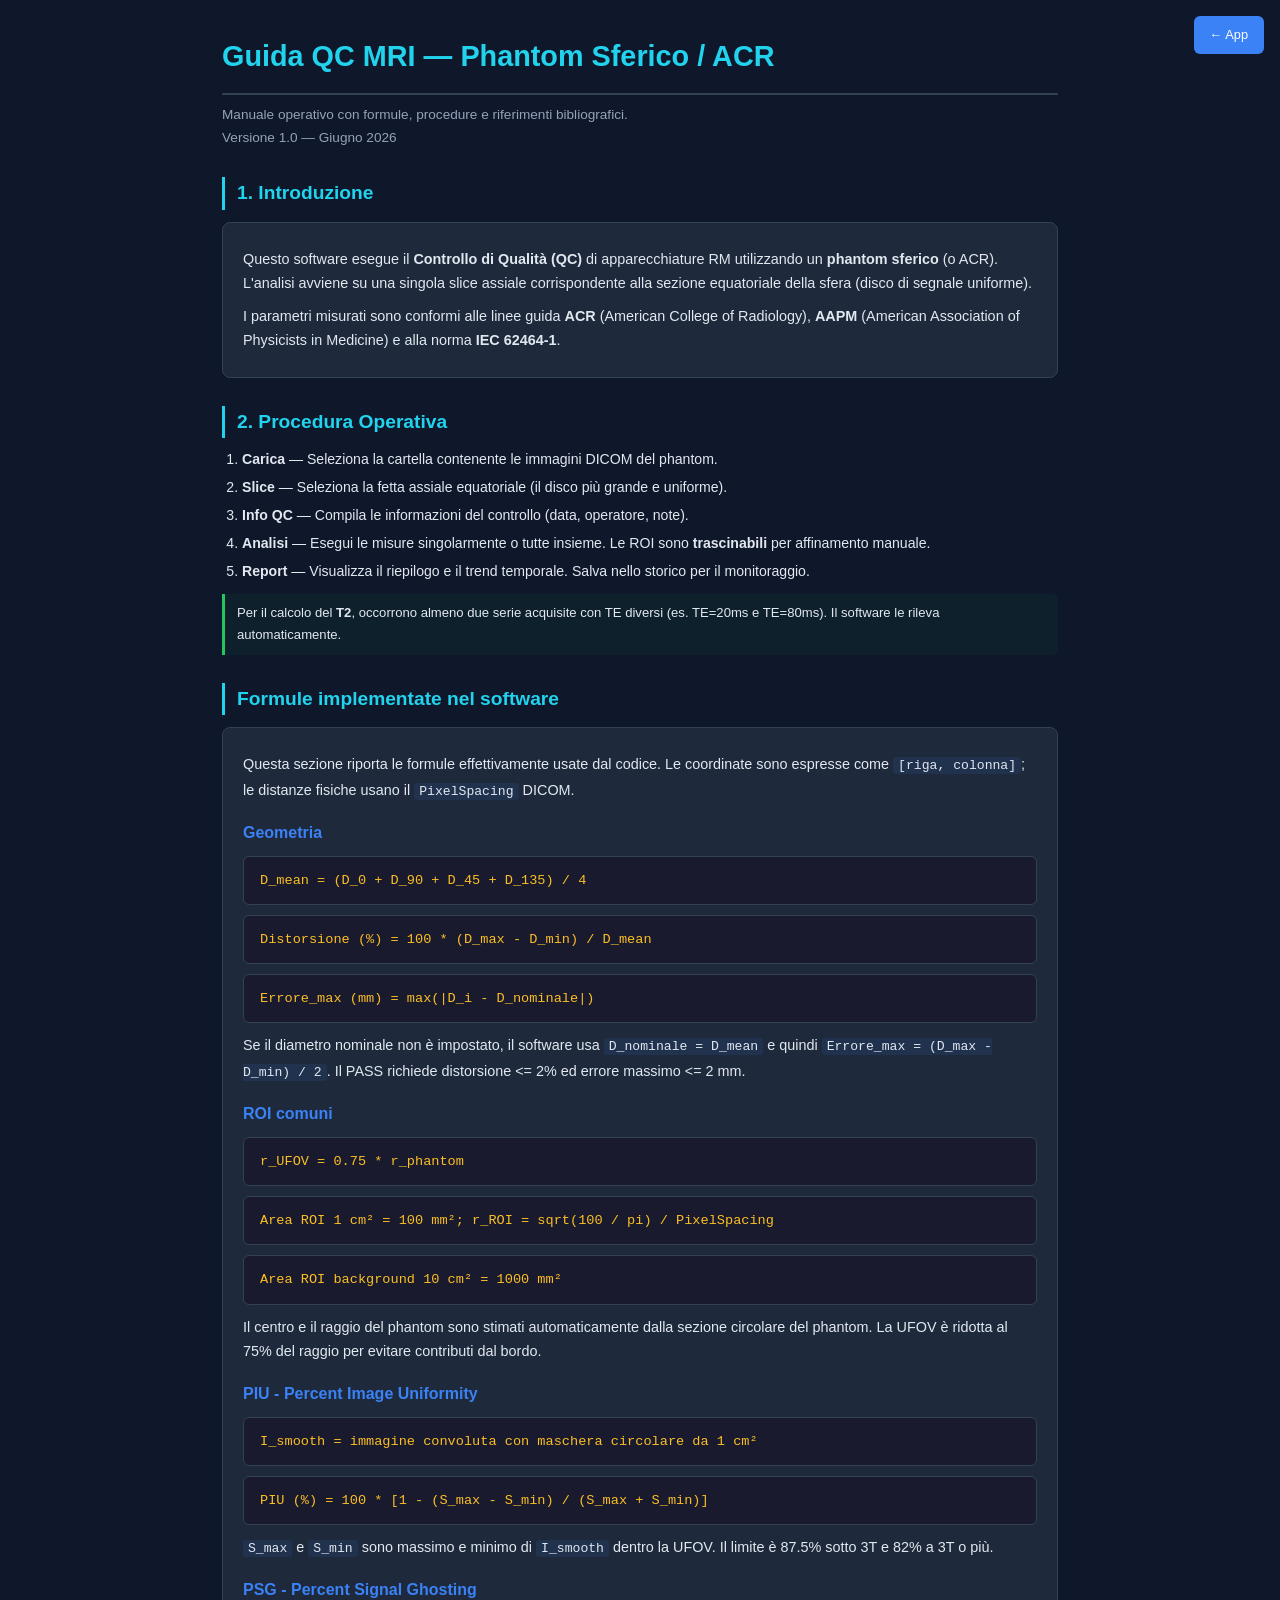
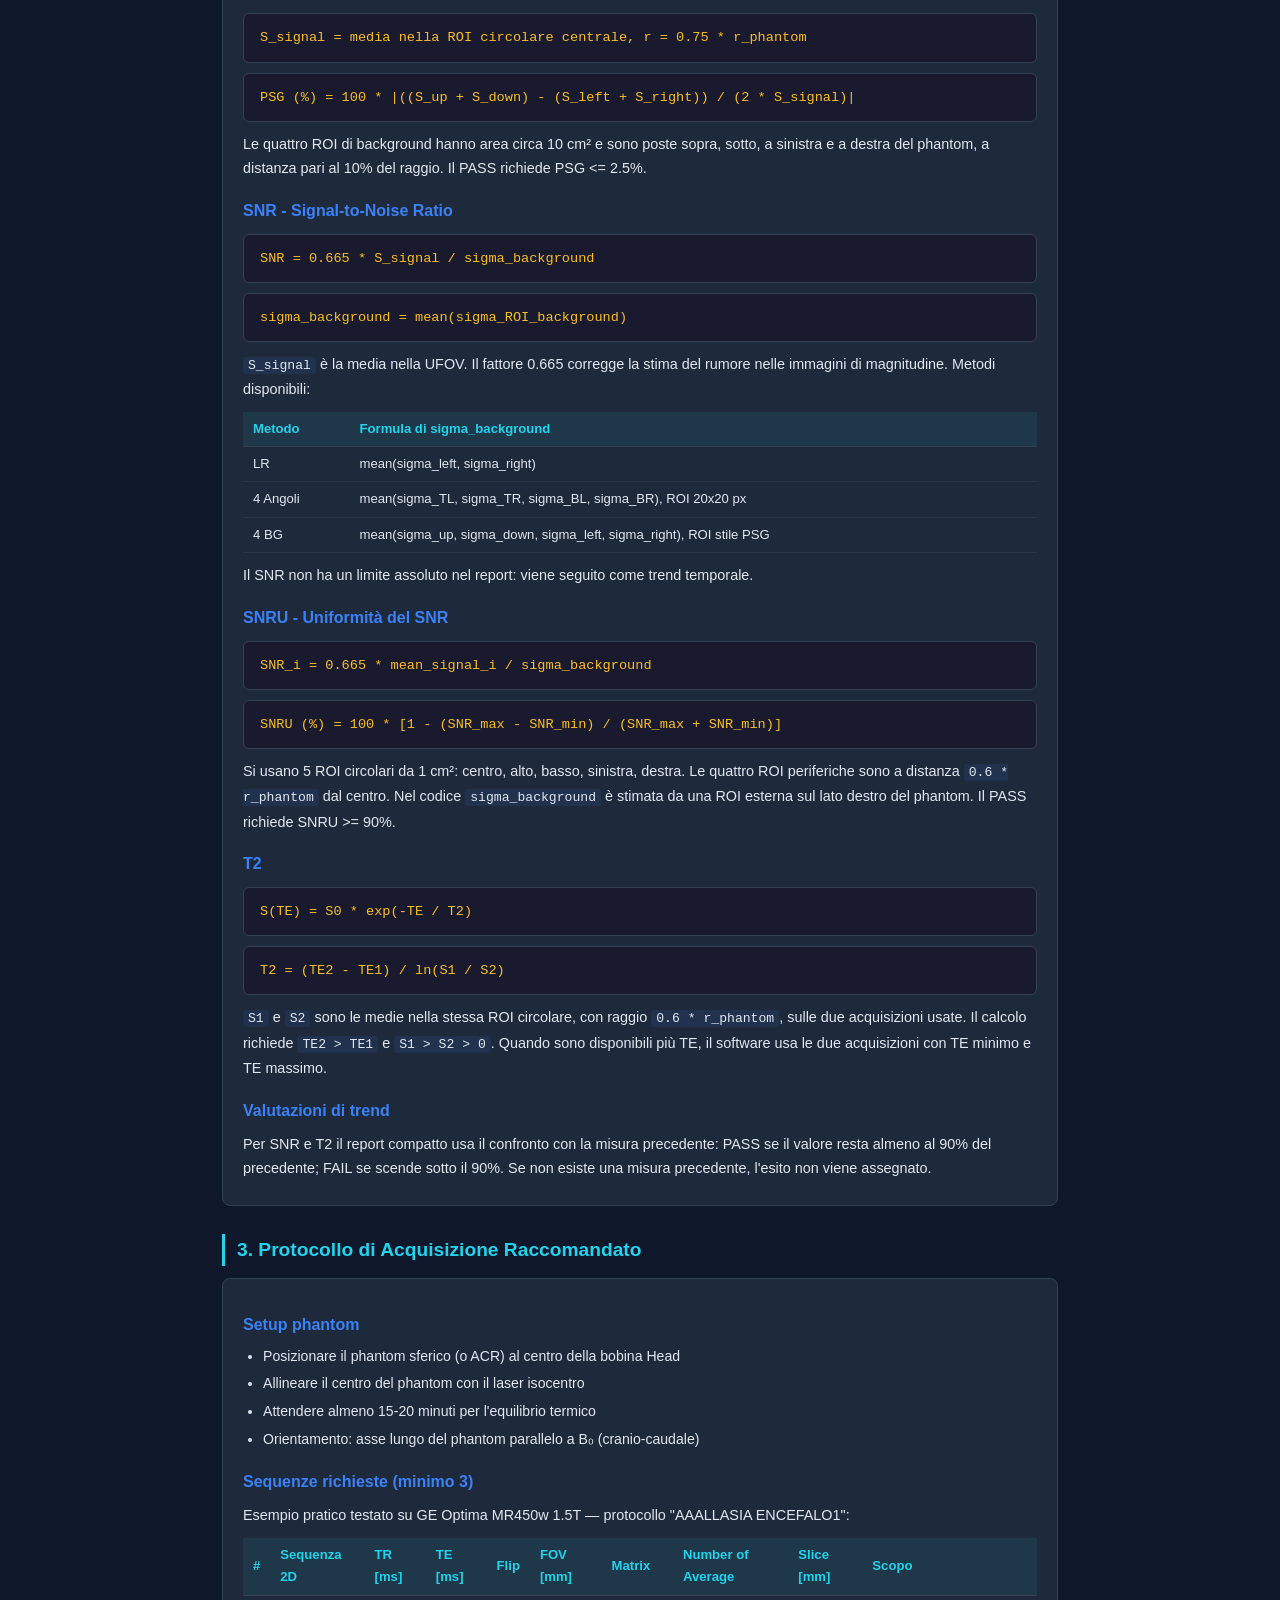
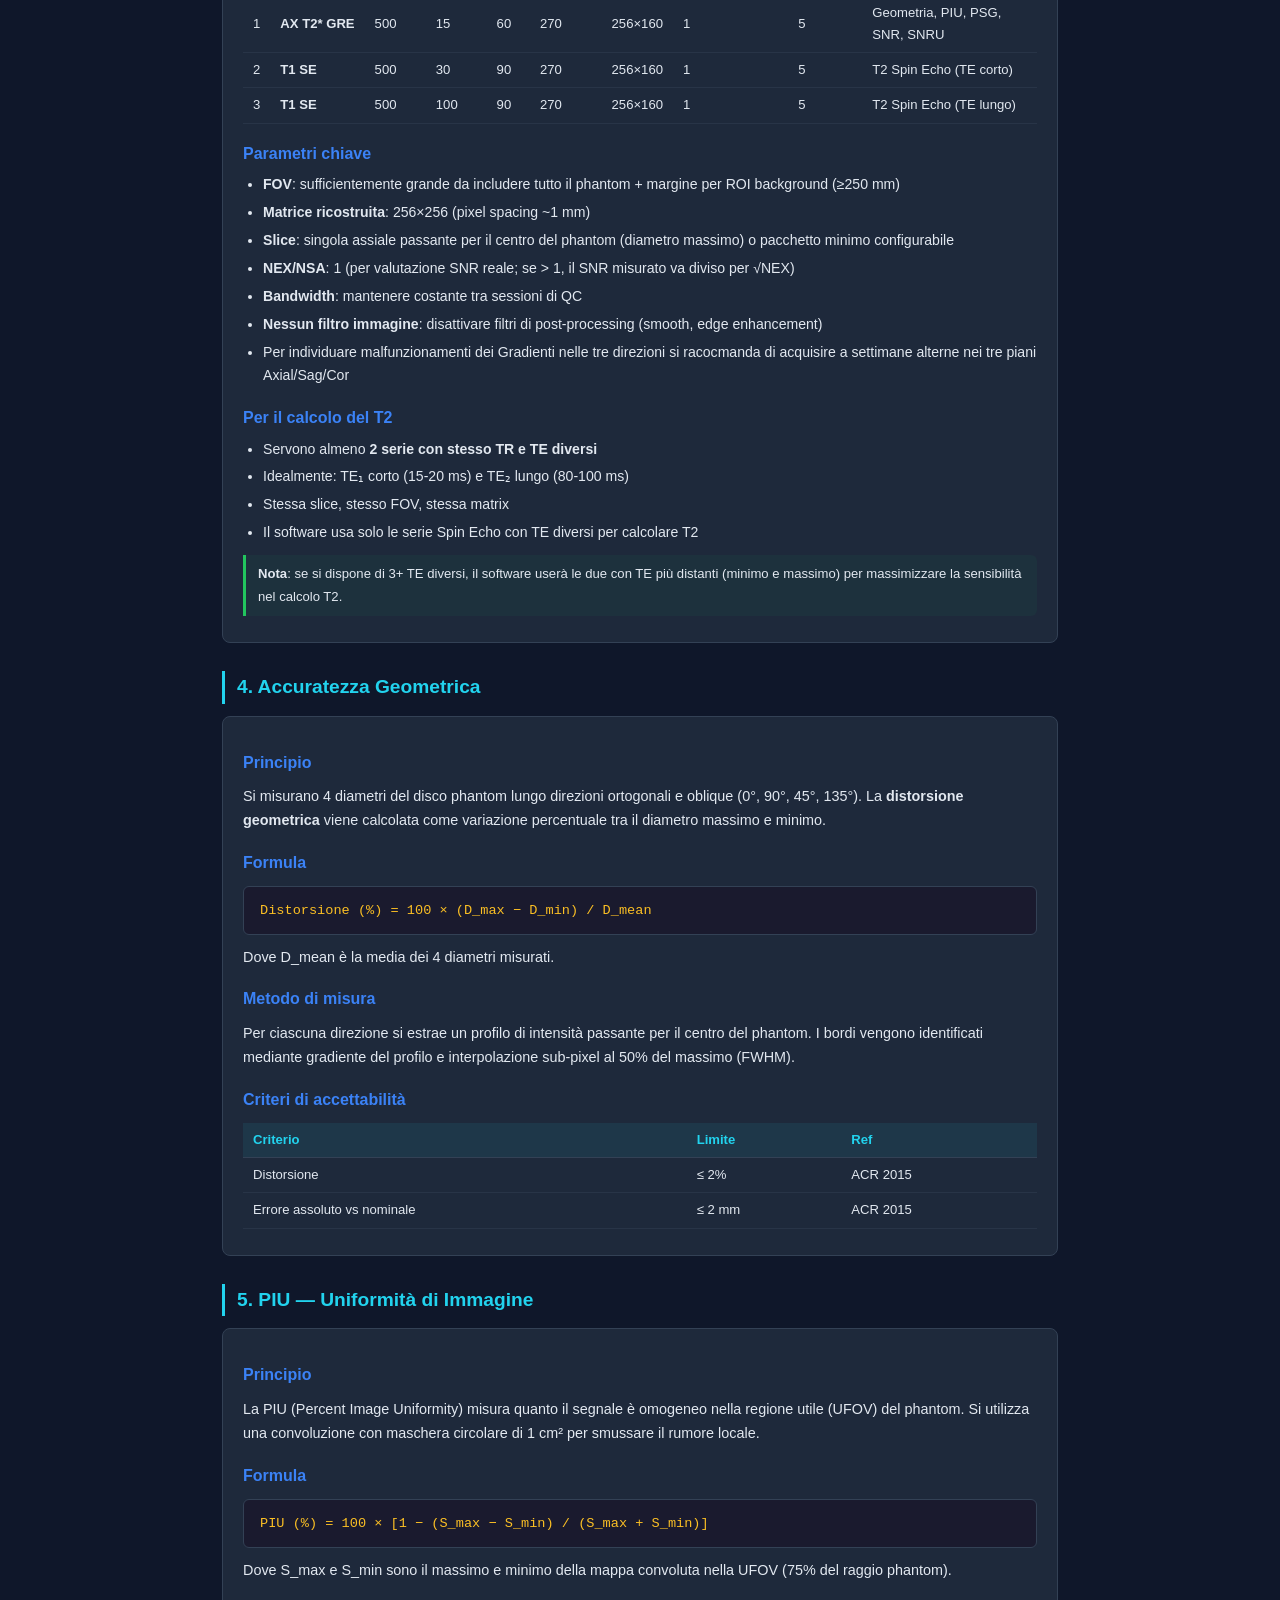
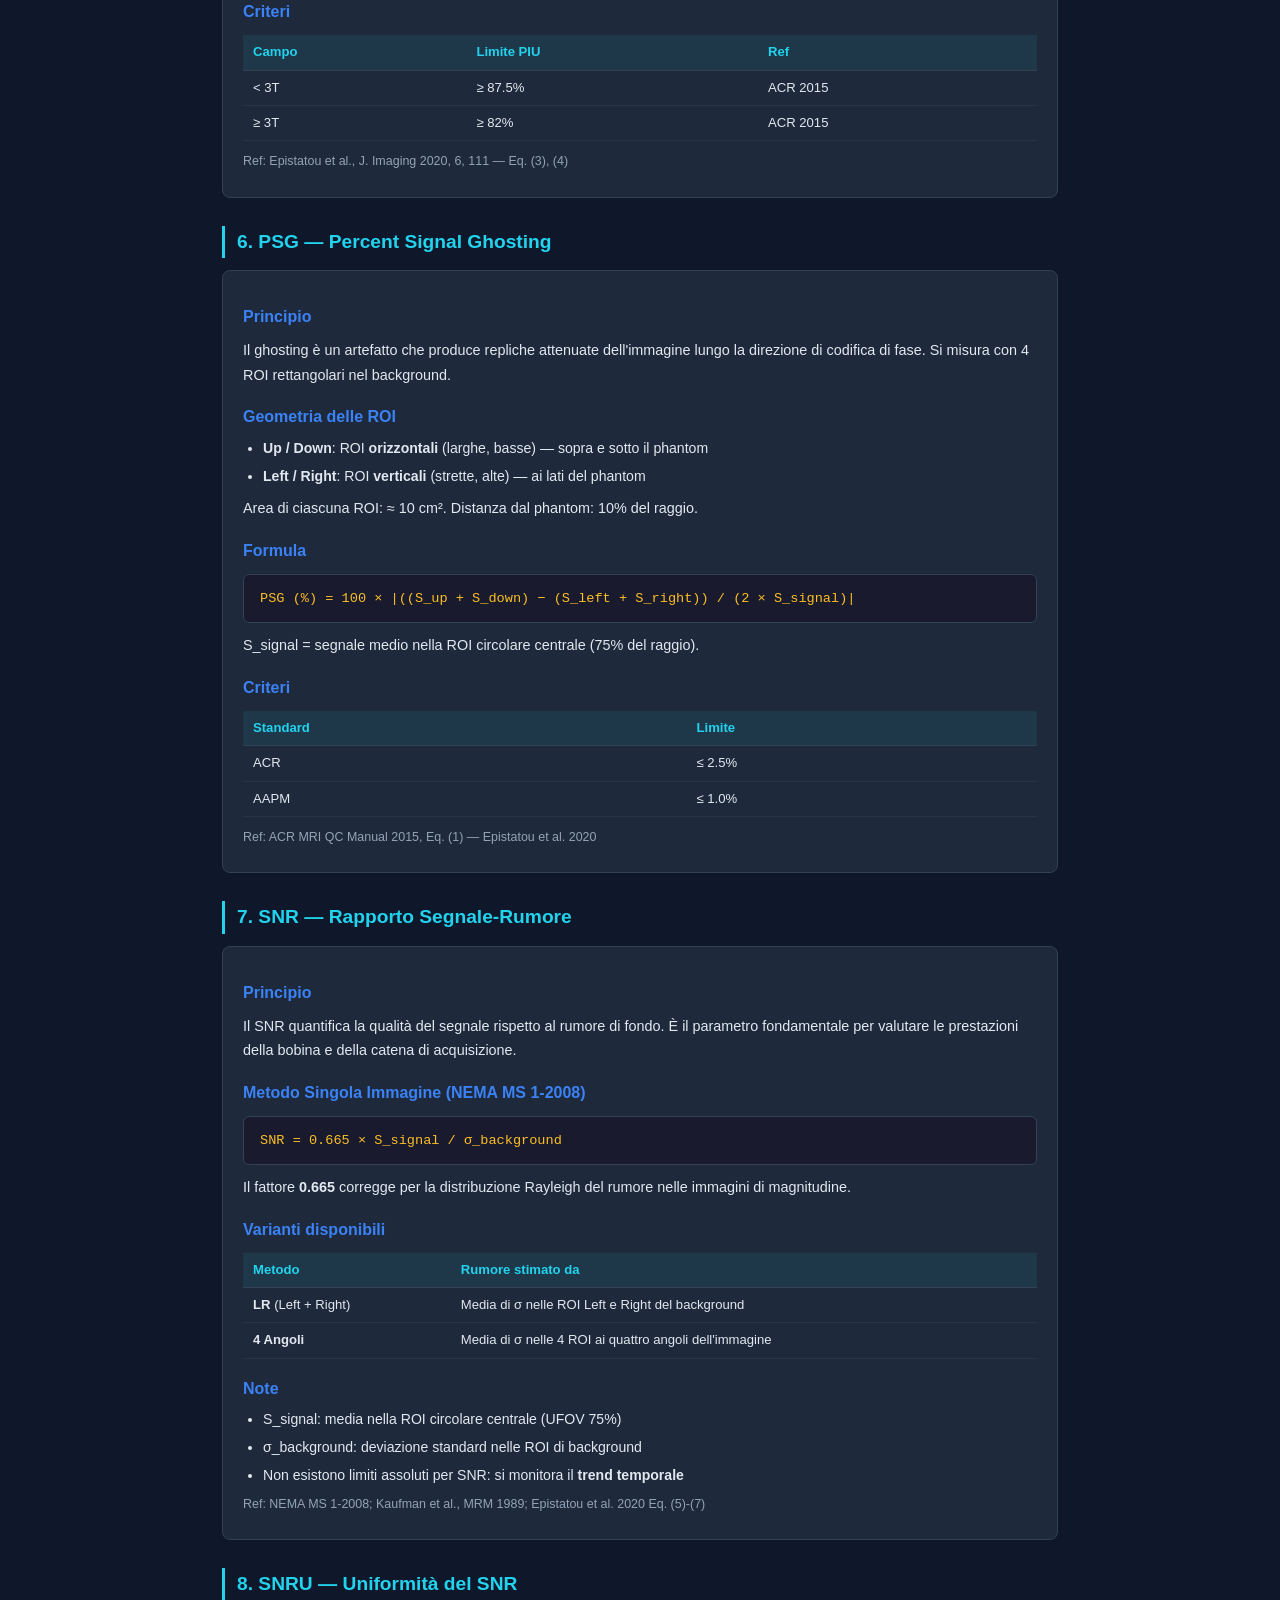
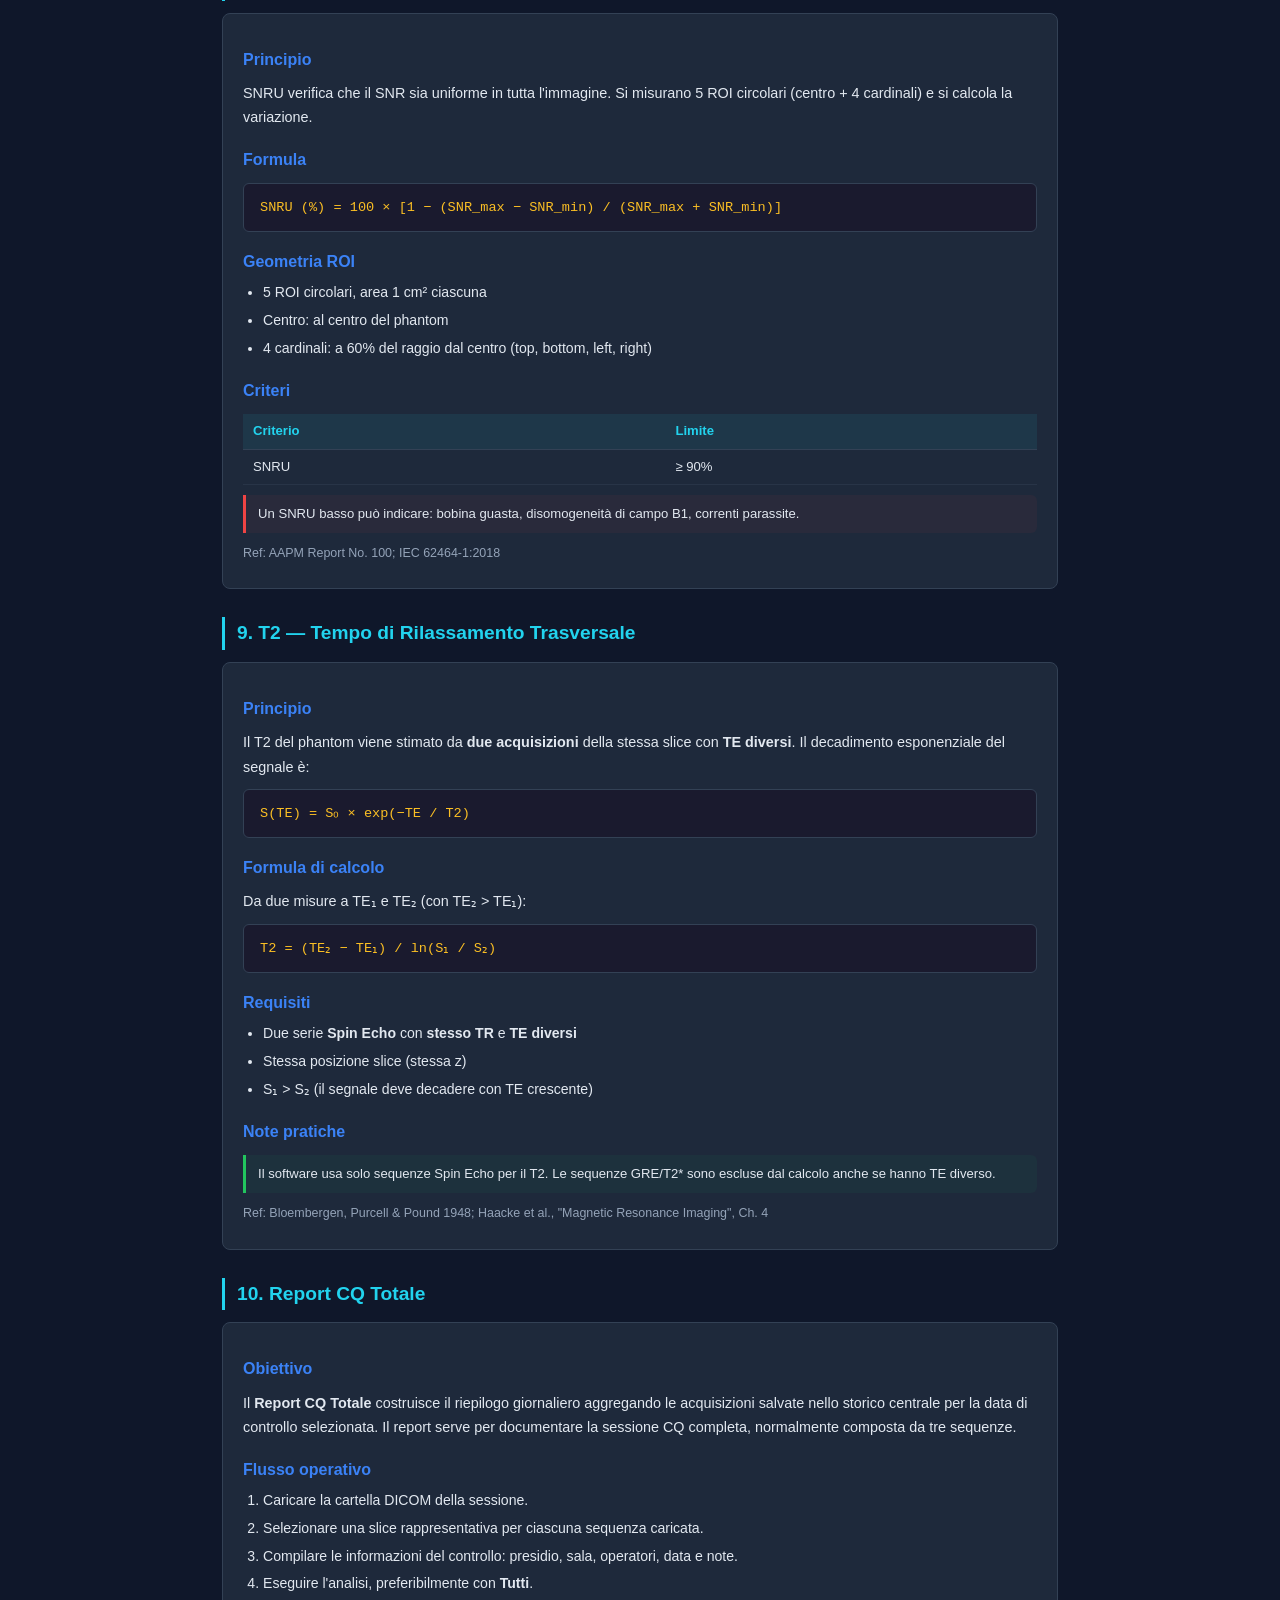
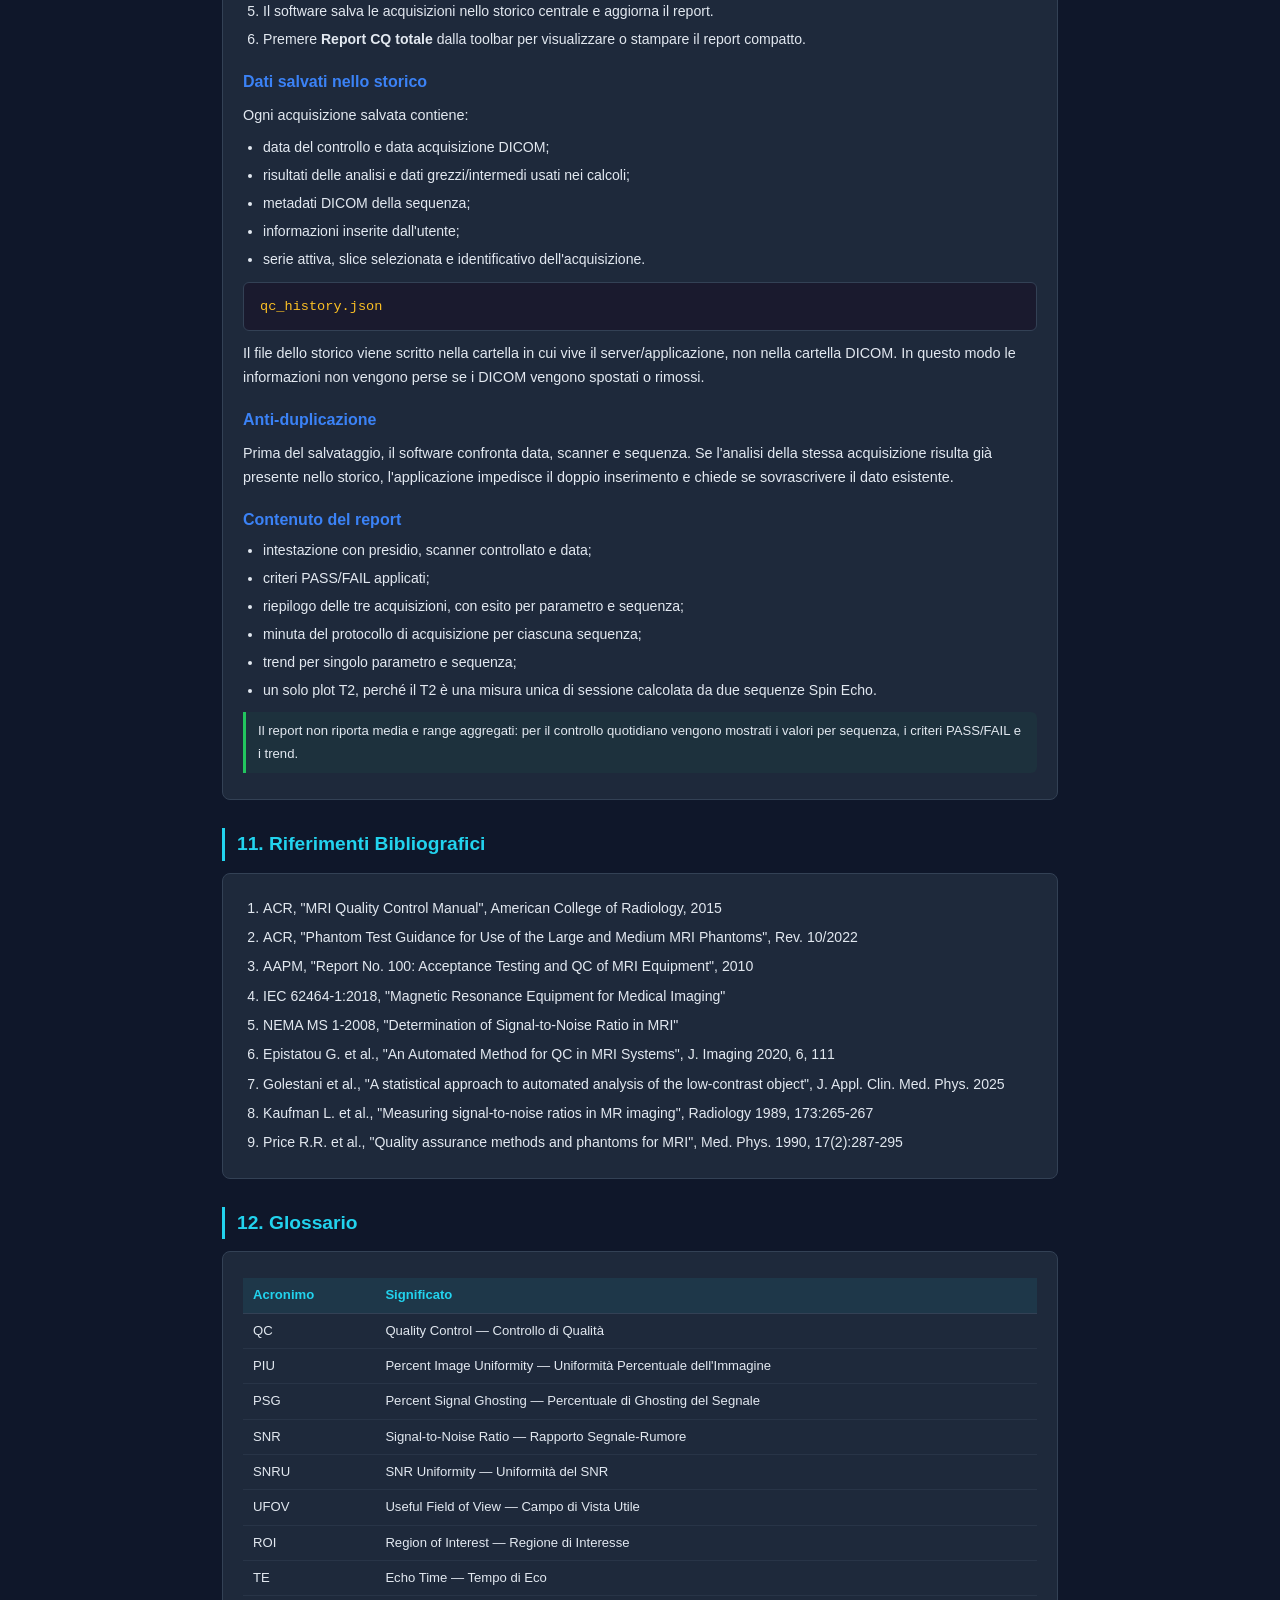
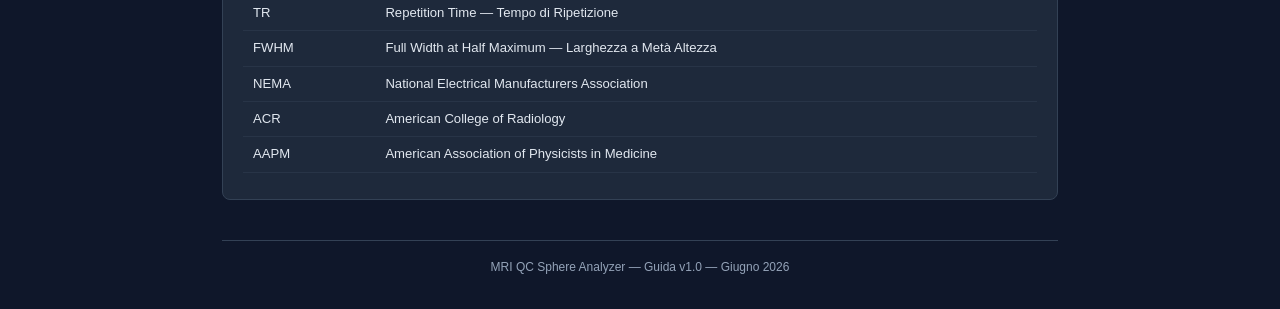
==== commit e84acbf3: "Add files via upload" ====
--- a/frontend/guida.html
+++ b/frontend/guida.html
@@ -136,7 +136,7 @@
 <li>Servono almeno <b>2 serie con stesso TR e TE diversi</b></li>
 <li>Idealmente: TE₁ corto (15-20 ms) e TE₂ lungo (80-100 ms)</li>
 <li>Stessa slice, stesso FOV, stessa matrix</li>
-<li>Il software rileva automaticamente le serie con TE diversi e calcola T2</li>
+<li>Il software usa solo le serie Spin Echo con TE diversi per calcolare T2</li>
 </ul>
 
 <div class="note"><b>Nota</b>: se si dispone di 3+ TE diversi, il software userà le due con TE più distanti (minimo e massimo) per massimizzare la sensibilità nel calcolo T2.</div>
@@ -240,16 +240,58 @@
 <div class="formula">T2 = (TE₂ − TE₁) / ln(S₁ / S₂)</div>
 <h3>Requisiti</h3>
 <ul>
-<li>Due serie T2-pesate con <b>stesso TR</b> e <b>TE diversi</b></li>
+<li>Due serie <b>Spin Echo</b> con <b>stesso TR</b> e <b>TE diversi</b></li>
 <li>Stessa posizione slice (stessa z)</li>
 <li>S₁ > S₂ (il segnale deve decadere con TE crescente)</li>
 </ul>
 <h3>Note pratiche</h3>
-<div class="note">Il software rileva automaticamente le serie con TE diversi. Se disponibili, il bottone "T2 Auto" effettua il calcolo senza intervento dell'operatore. In alternativa, è possibile selezionare manualmente con Shift+Click.</div>
+<div class="note">Il software usa solo sequenze Spin Echo per il T2. Le sequenze GRE/T2* sono escluse dal calcolo anche se hanno TE diverso.</div>
 <p class="ref">Ref: Bloembergen, Purcell & Pound 1948; Haacke et al., "Magnetic Resonance Imaging", Ch. 4</p>
 </div>
 
-<h2>10. Riferimenti Bibliografici</h2>
+<h2>10. Report CQ Totale</h2>
+<div class="card">
+<h3>Obiettivo</h3>
+<p>Il <b>Report CQ Totale</b> costruisce il riepilogo giornaliero aggregando le acquisizioni salvate nello storico centrale per la data di controllo selezionata. Il report serve per documentare la sessione CQ completa, normalmente composta da tre sequenze.</p>
+
+<h3>Flusso operativo</h3>
+<ol>
+<li>Caricare la cartella DICOM della sessione.</li>
+<li>Selezionare una slice rappresentativa per ciascuna sequenza caricata.</li>
+<li>Compilare le informazioni del controllo: presidio, sala, operatori, data e note.</li>
+<li>Eseguire l'analisi, preferibilmente con <b>Tutti</b>.</li>
+<li>Il software salva le acquisizioni nello storico centrale e aggiorna il report.</li>
+<li>Premere <b>Report CQ totale</b> dalla toolbar per visualizzare o stampare il report compatto.</li>
+</ol>
+
+<h3>Dati salvati nello storico</h3>
+<p>Ogni acquisizione salvata contiene:</p>
+<ul>
+<li>data del controllo e data acquisizione DICOM;</li>
+<li>risultati delle analisi e dati grezzi/intermedi usati nei calcoli;</li>
+<li>metadati DICOM della sequenza;</li>
+<li>informazioni inserite dall'utente;</li>
+<li>serie attiva, slice selezionata e identificativo dell'acquisizione.</li>
+</ul>
+<div class="formula">qc_history.json</div>
+<p>Il file dello storico viene scritto nella cartella in cui vive il server/applicazione, non nella cartella DICOM. In questo modo le informazioni non vengono perse se i DICOM vengono spostati o rimossi.</p>
+
+<h3>Anti-duplicazione</h3>
+<p>Prima del salvataggio, il software confronta data, scanner e sequenza. Se l'analisi della stessa acquisizione risulta già presente nello storico, l'applicazione impedisce il doppio inserimento e chiede se sovrascrivere il dato esistente.</p>
+
+<h3>Contenuto del report</h3>
+<ul>
+<li>intestazione con presidio, scanner controllato e data;</li>
+<li>criteri PASS/FAIL applicati;</li>
+<li>riepilogo delle tre acquisizioni, con esito per parametro e sequenza;</li>
+<li>minuta del protocollo di acquisizione per ciascuna sequenza;</li>
+<li>trend per singolo parametro e sequenza;</li>
+<li>un solo plot T2, perché il T2 è una misura unica di sessione calcolata da due sequenze Spin Echo.</li>
+</ul>
+<div class="note">Il report non riporta media e range aggregati: per il controllo quotidiano vengono mostrati i valori per sequenza, i criteri PASS/FAIL e i trend.</div>
+</div>
+
+<h2>11. Riferimenti Bibliografici</h2>
 <div class="card">
 <ol style="font-size:0.82rem;line-height:1.8">
 <li>ACR, "MRI Quality Control Manual", American College of Radiology, 2015</li>
@@ -264,7 +306,7 @@
 </ol>
 </div>
 
-<h2>11. Glossario</h2>
+<h2>12. Glossario</h2>
 <div class="card">
 <table>
 <tr><th>Acronimo</th><th>Significato</th></tr>
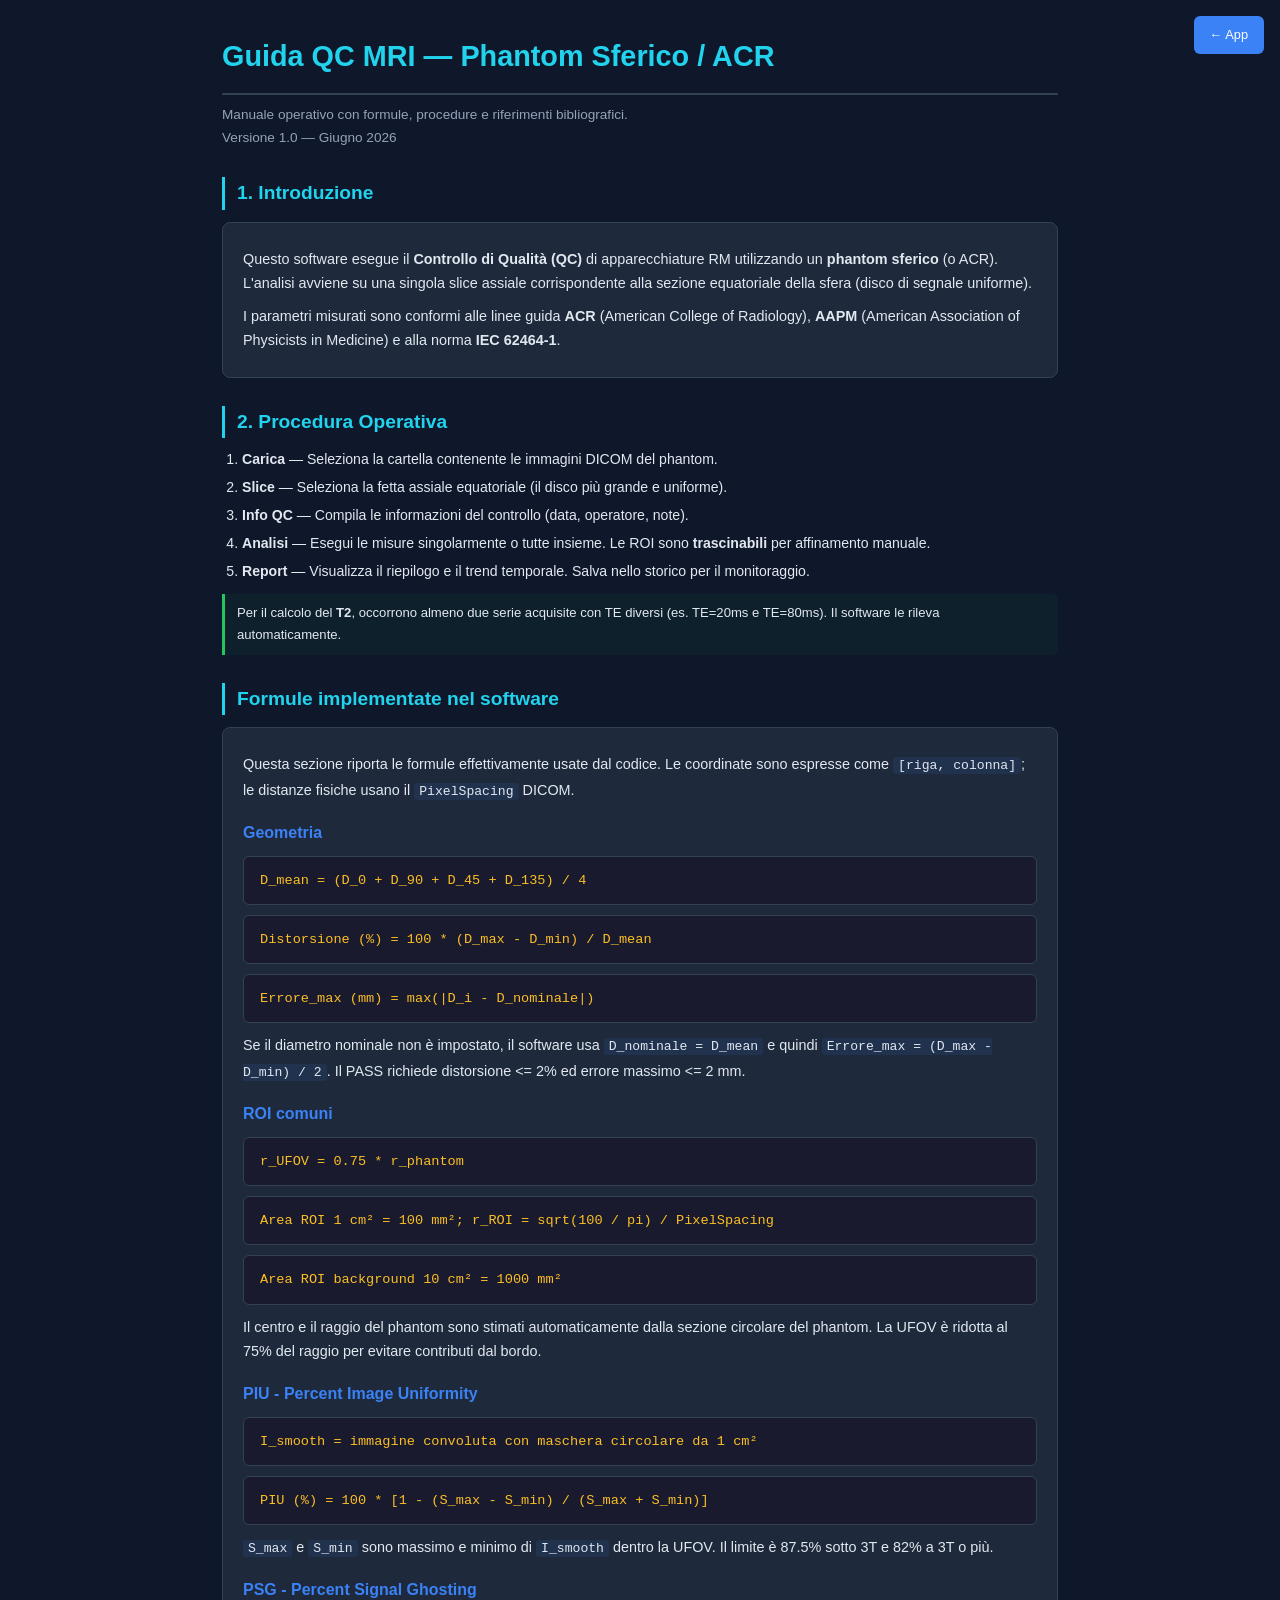
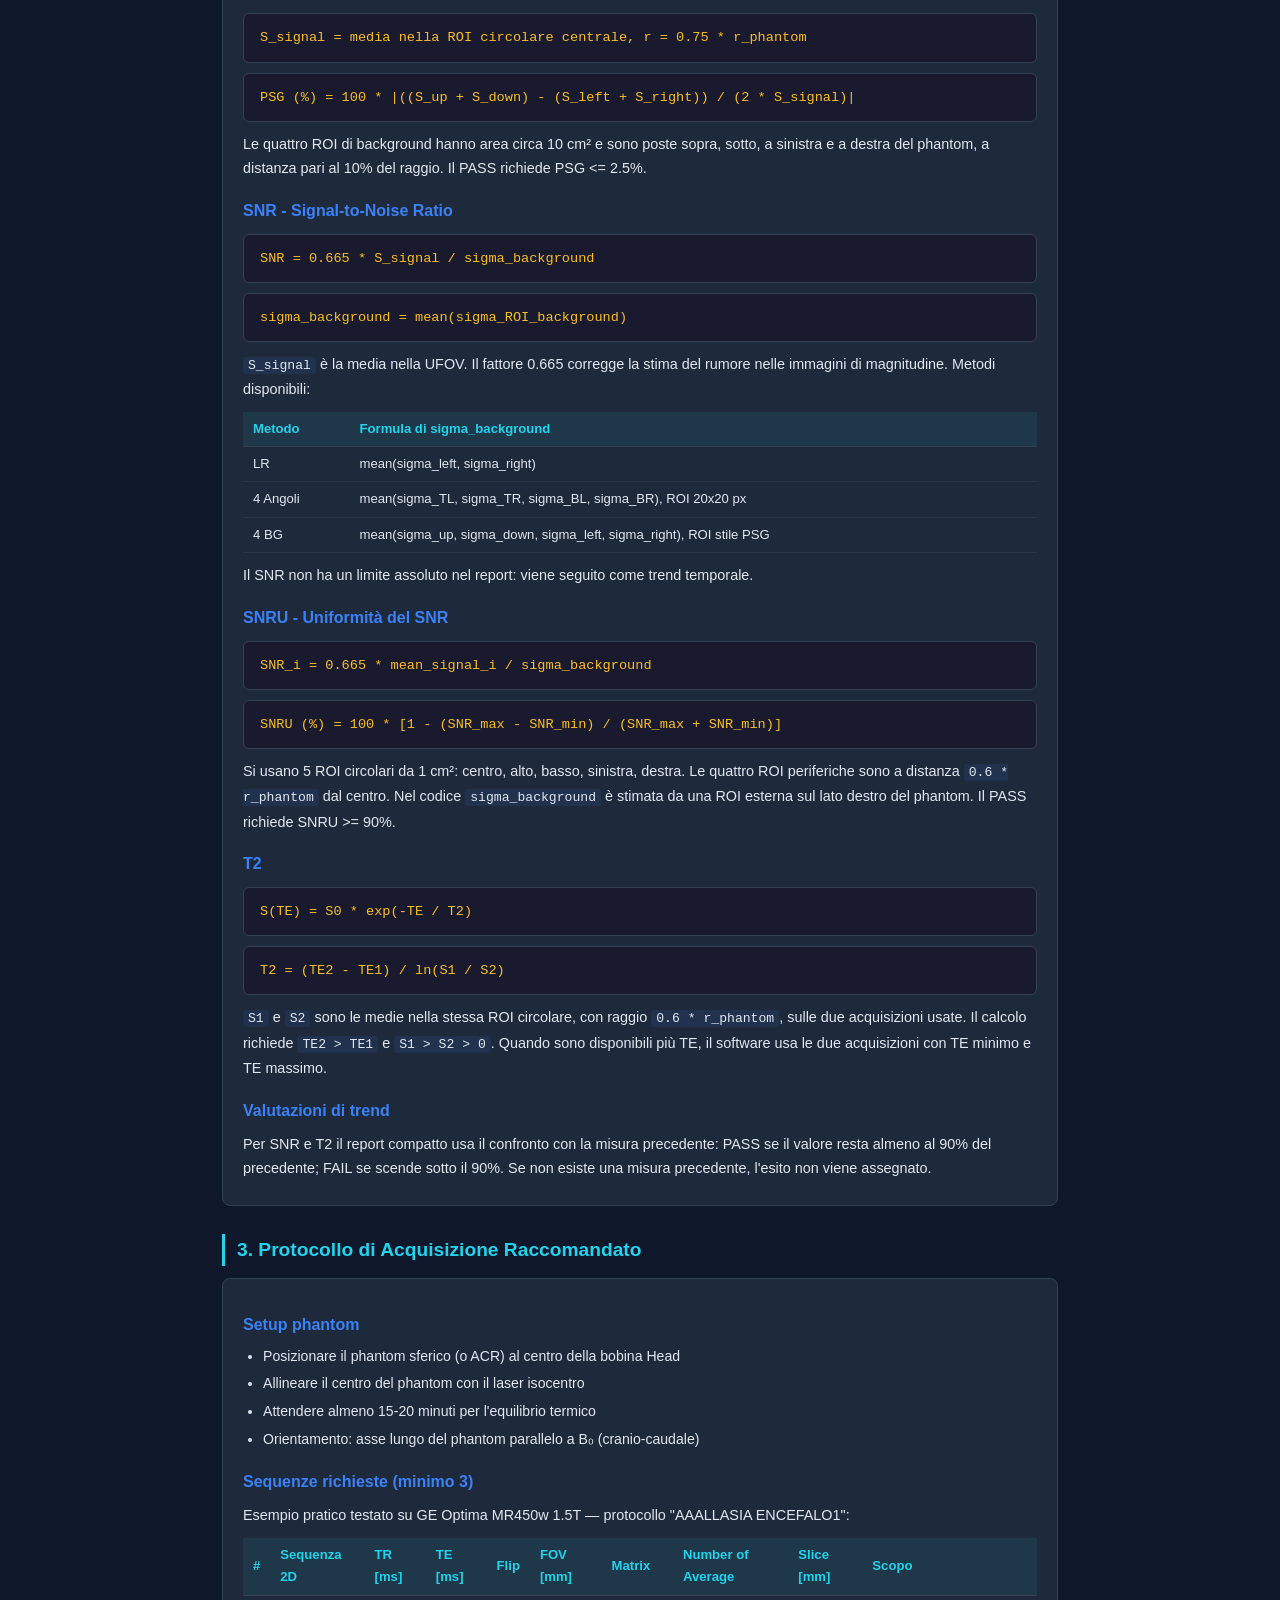
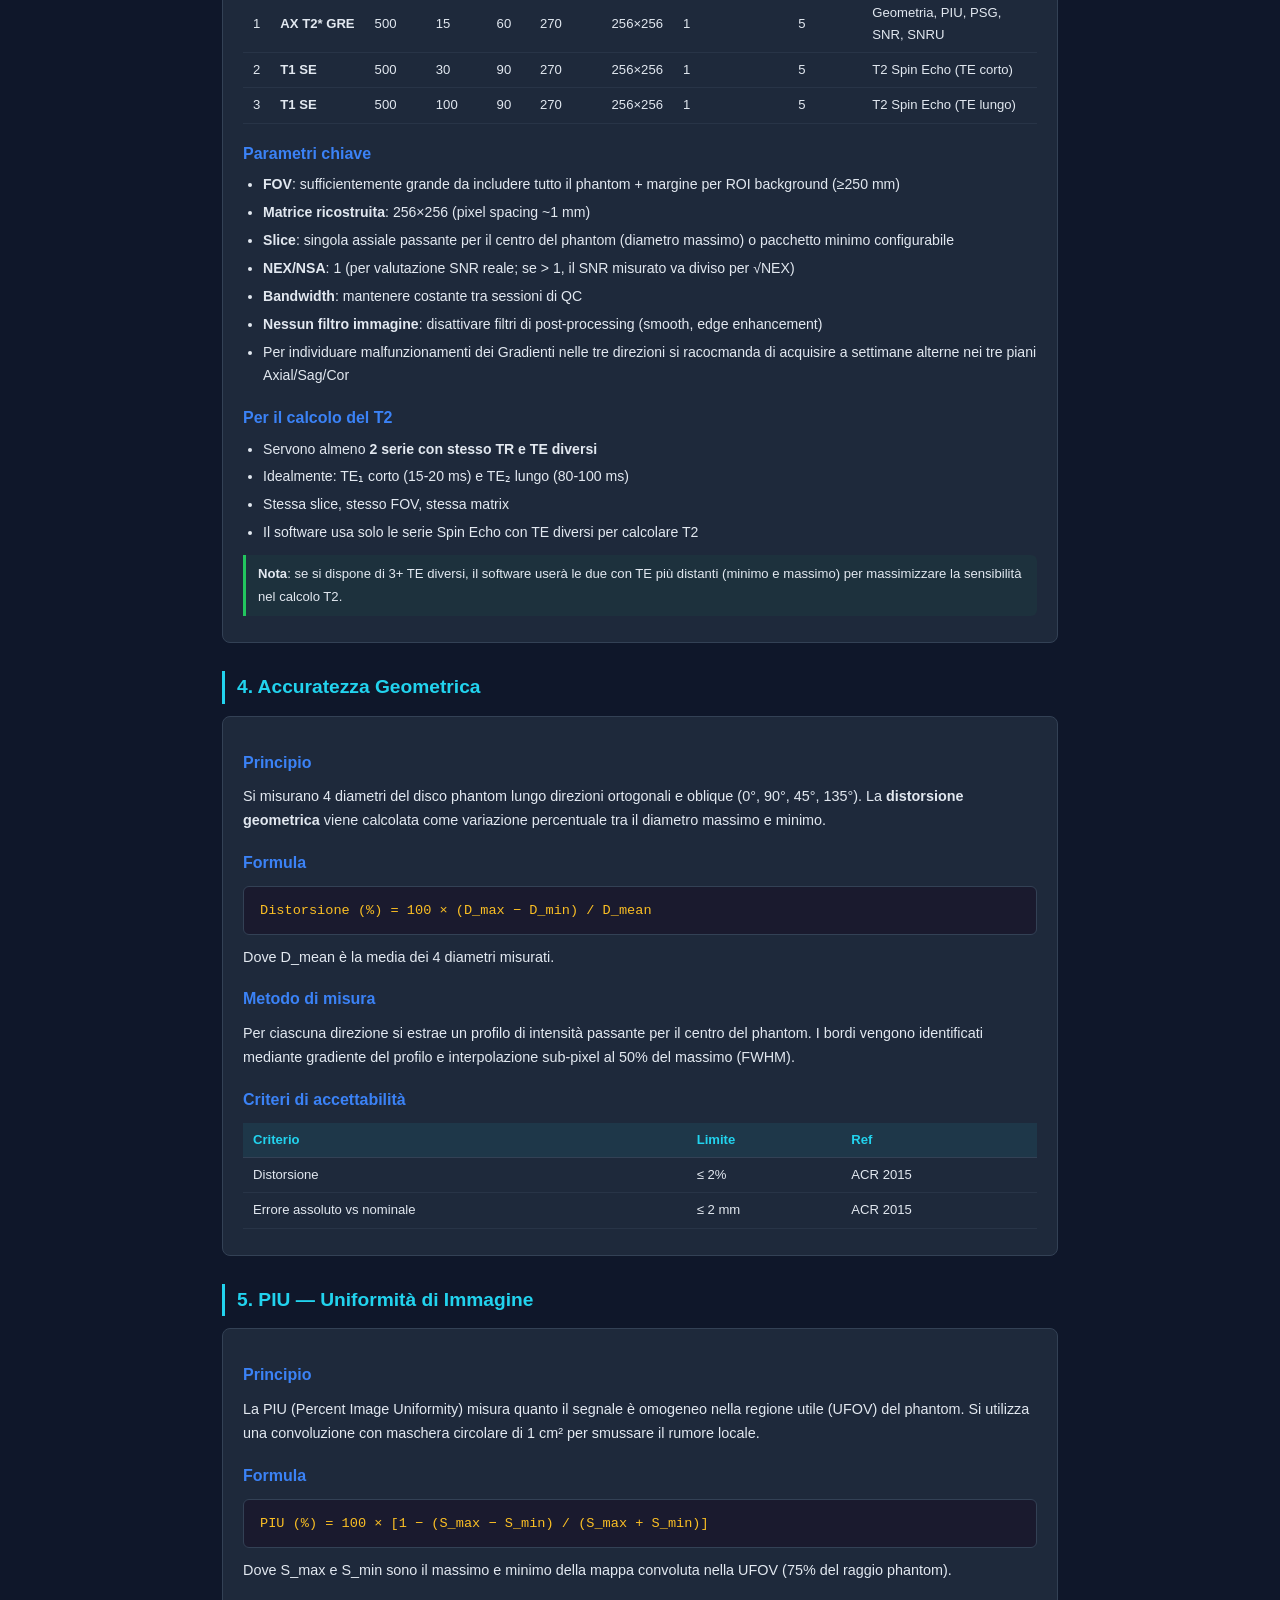
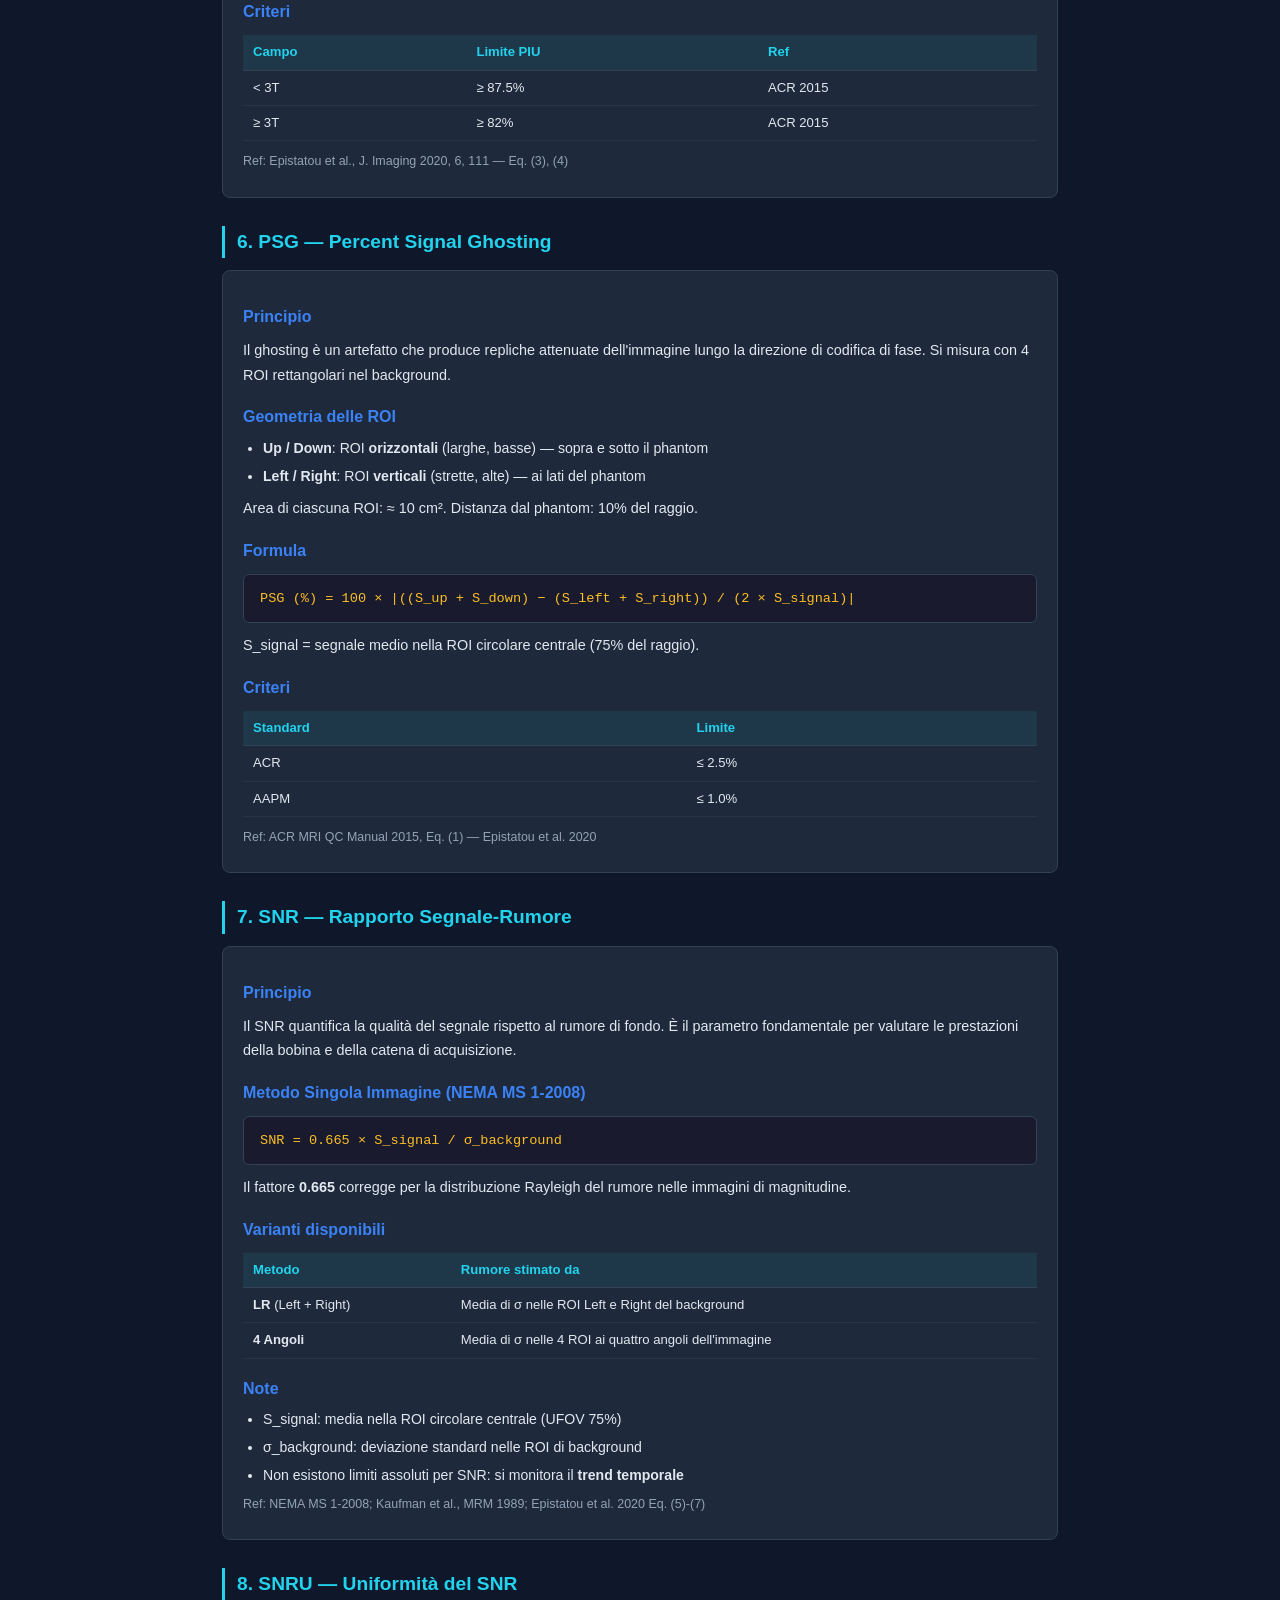
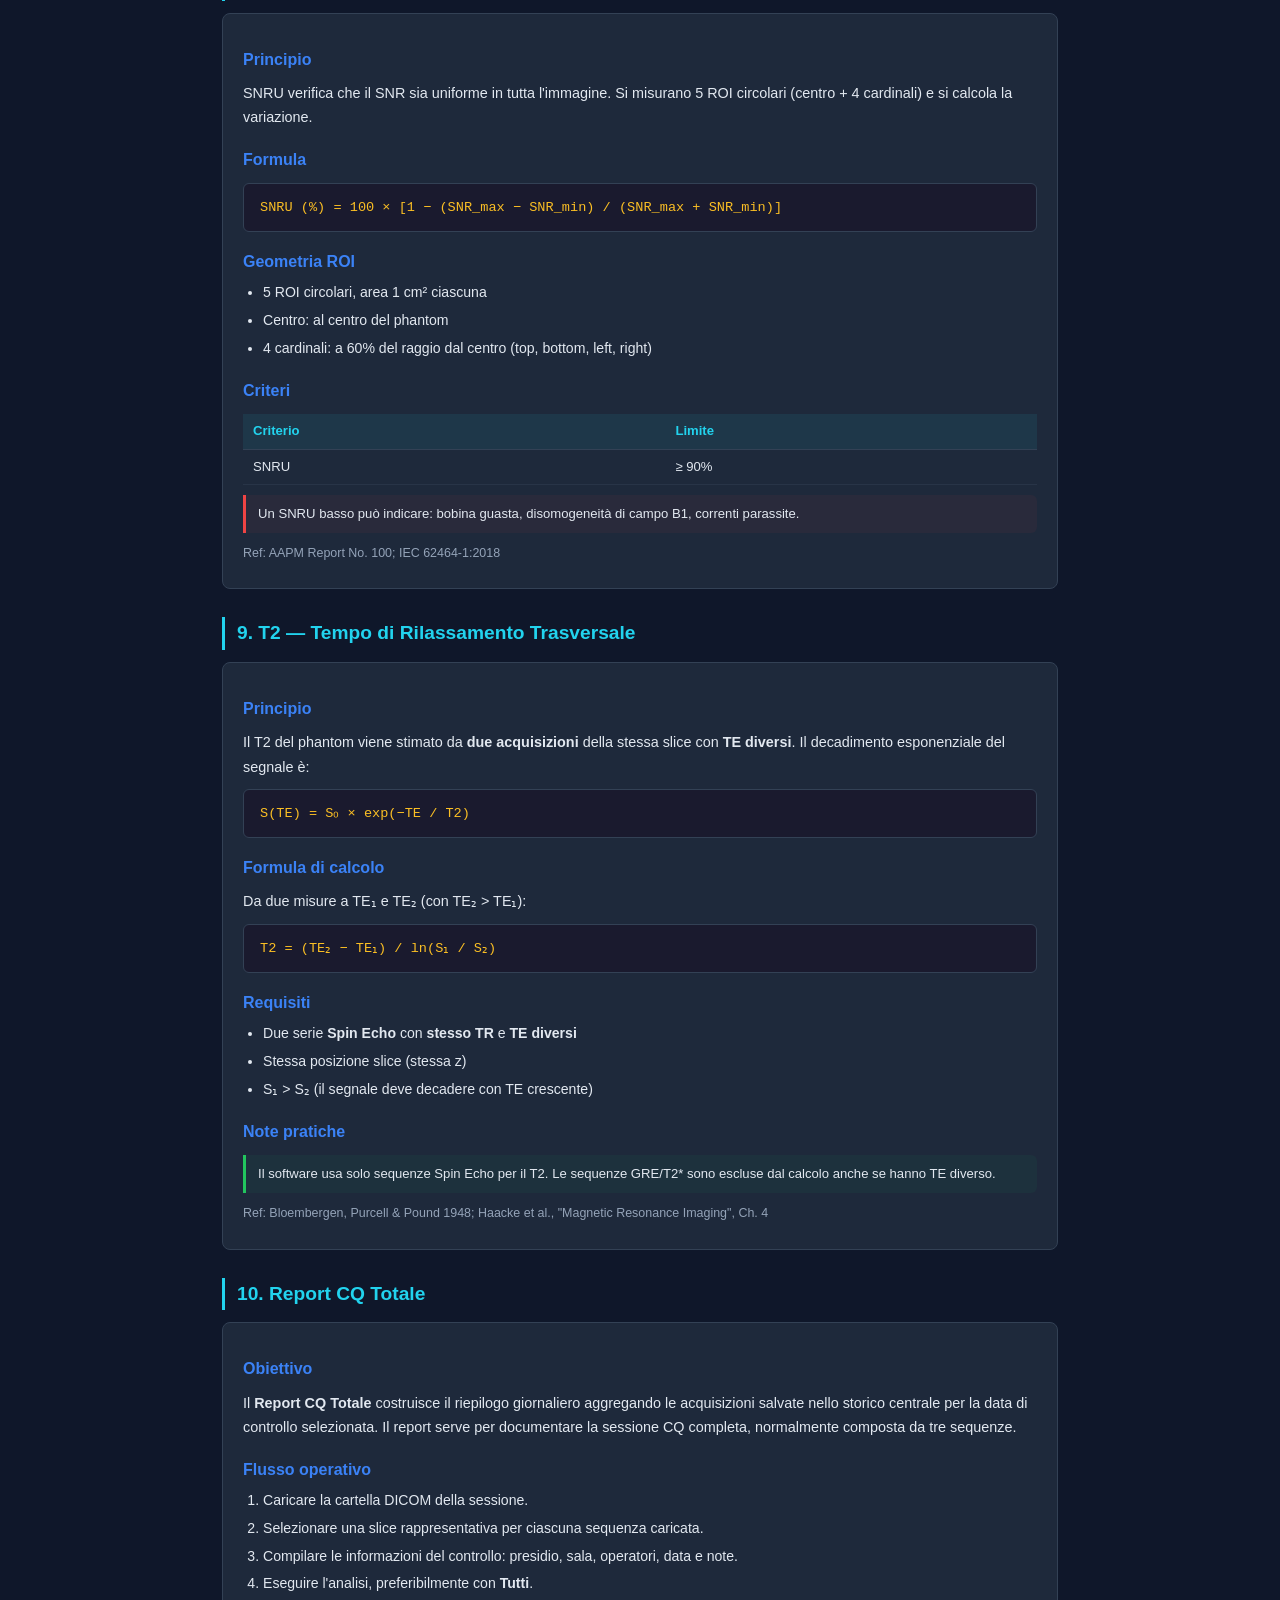
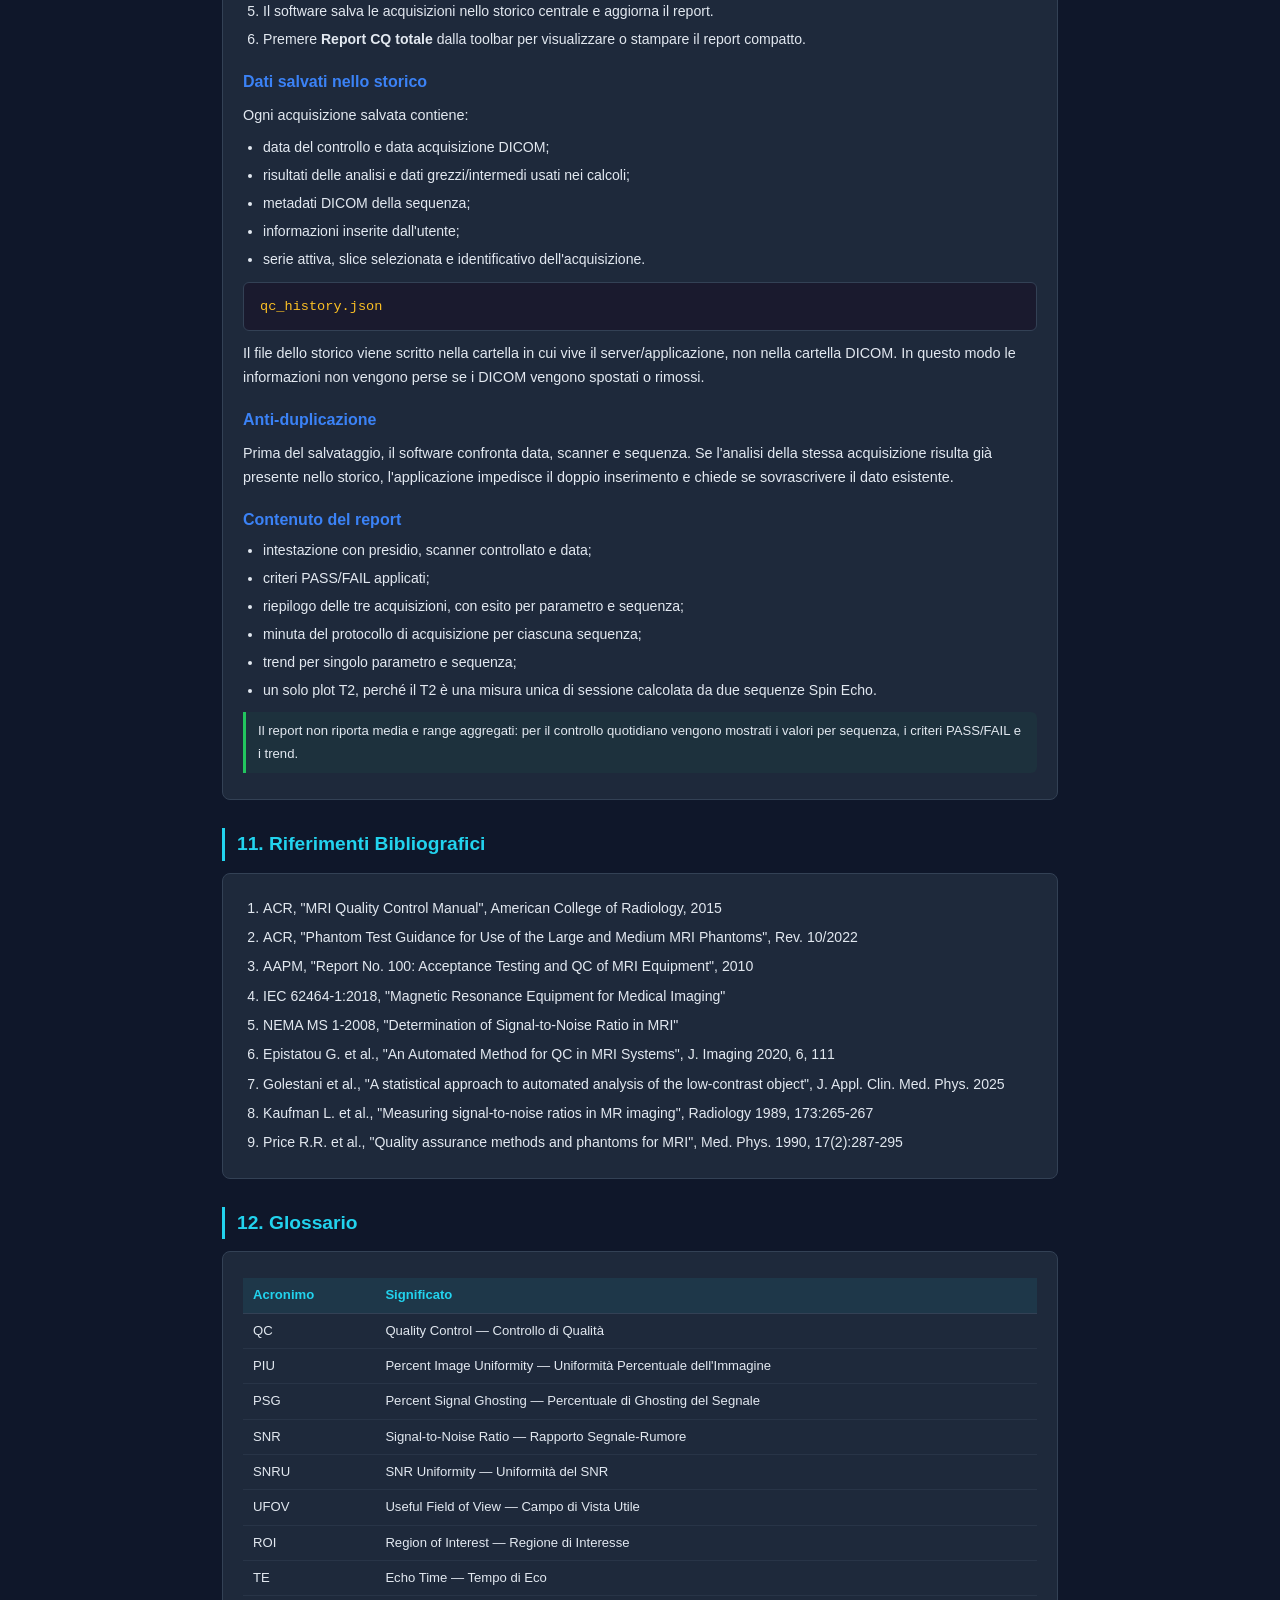
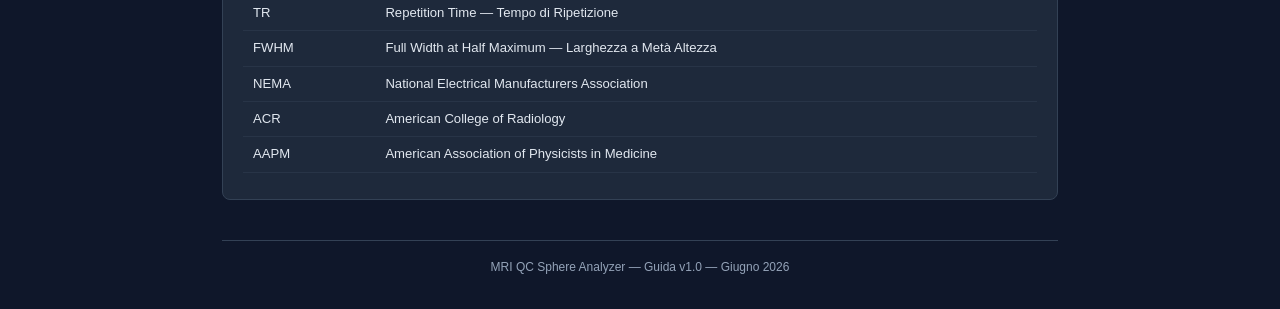
==== commit 3b31a052: "Update guida.html" ====
--- a/frontend/guida.html
+++ b/frontend/guida.html
@@ -47,62 +47,62 @@
 <li><b>Analisi</b> — Esegui le misure singolarmente o tutte insieme. Le ROI sono <b>trascinabili</b> per affinamento manuale.</li>
 <li><b>Report</b> — Visualizza il riepilogo e il trend temporale. Salva nello storico per il monitoraggio.</li>
 </ol>
-<div class="note">Per il calcolo del <b>T2</b>, occorrono almeno due serie acquisite con TE diversi (es. TE=20ms e TE=80ms). Il software le rileva automaticamente.</div>
-
-<h2>Formule implementate nel software</h2>
-<div class="card">
-<p>Questa sezione riporta le formule effettivamente usate dal codice. Le coordinate sono espresse come <code>[riga, colonna]</code>; le distanze fisiche usano il <code>PixelSpacing</code> DICOM.</p>
-
-<h3>Geometria</h3>
-<div class="formula">D_mean = (D_0 + D_90 + D_45 + D_135) / 4</div>
-<div class="formula">Distorsione (%) = 100 * (D_max - D_min) / D_mean</div>
-<div class="formula">Errore_max (mm) = max(|D_i - D_nominale|)</div>
-<p>Se il diametro nominale non è impostato, il software usa <code>D_nominale = D_mean</code> e quindi <code>Errore_max = (D_max - D_min) / 2</code>. Il PASS richiede distorsione <= 2% ed errore massimo <= 2 mm.</p>
-
-<h3>ROI comuni</h3>
-<div class="formula">r_UFOV = 0.75 * r_phantom</div>
-<div class="formula">Area ROI 1 cm² = 100 mm²; r_ROI = sqrt(100 / pi) / PixelSpacing</div>
-<div class="formula">Area ROI background 10 cm² = 1000 mm²</div>
-<p>Il centro e il raggio del phantom sono stimati automaticamente dalla sezione circolare del phantom. La UFOV è ridotta al 75% del raggio per evitare contributi dal bordo.</p>
-
-<h3>PIU - Percent Image Uniformity</h3>
-<div class="formula">I_smooth = immagine convoluta con maschera circolare da 1 cm²</div>
-<div class="formula">PIU (%) = 100 * [1 - (S_max - S_min) / (S_max + S_min)]</div>
-<p><code>S_max</code> e <code>S_min</code> sono massimo e minimo di <code>I_smooth</code> dentro la UFOV. Il limite è 87.5% sotto 3T e 82% a 3T o più.</p>
-
-<h3>PSG - Percent Signal Ghosting</h3>
-<div class="formula">S_signal = media nella ROI circolare centrale, r = 0.75 * r_phantom</div>
-<div class="formula">PSG (%) = 100 * |((S_up + S_down) - (S_left + S_right)) / (2 * S_signal)|</div>
-<p>Le quattro ROI di background hanno area circa 10 cm² e sono poste sopra, sotto, a sinistra e a destra del phantom, a distanza pari al 10% del raggio. Il PASS richiede PSG <= 2.5%.</p>
-
-<h3>SNR - Signal-to-Noise Ratio</h3>
-<div class="formula">SNR = 0.665 * S_signal / sigma_background</div>
-<div class="formula">sigma_background = mean(sigma_ROI_background)</div>
-<p><code>S_signal</code> è la media nella UFOV. Il fattore 0.665 corregge la stima del rumore nelle immagini di magnitudine. Metodi disponibili:</p>
-<table>
-<tr><th>Metodo</th><th>Formula di sigma_background</th></tr>
-<tr><td>LR</td><td>mean(sigma_left, sigma_right)</td></tr>
-<tr><td>4 Angoli</td><td>mean(sigma_TL, sigma_TR, sigma_BL, sigma_BR), ROI 20x20 px</td></tr>
-<tr><td>4 BG</td><td>mean(sigma_up, sigma_down, sigma_left, sigma_right), ROI stile PSG</td></tr>
-</table>
-<p>Il SNR non ha un limite assoluto nel report: viene seguito come trend temporale.</p>
-
-<h3>SNRU - Uniformità del SNR</h3>
-<div class="formula">SNR_i = 0.665 * mean_signal_i / sigma_background</div>
-<div class="formula">SNRU (%) = 100 * [1 - (SNR_max - SNR_min) / (SNR_max + SNR_min)]</div>
-<p>Si usano 5 ROI circolari da 1 cm²: centro, alto, basso, sinistra, destra. Le quattro ROI periferiche sono a distanza <code>0.6 * r_phantom</code> dal centro. Nel codice <code>sigma_background</code> è stimata da una ROI esterna sul lato destro del phantom. Il PASS richiede SNRU >= 90%.</p>
-
-<h3>T2</h3>
-<div class="formula">S(TE) = S0 * exp(-TE / T2)</div>
-<div class="formula">T2 = (TE2 - TE1) / ln(S1 / S2)</div>
-<p><code>S1</code> e <code>S2</code> sono le medie nella stessa ROI circolare, con raggio <code>0.6 * r_phantom</code>, sulle due acquisizioni usate. Il calcolo richiede <code>TE2 > TE1</code> e <code>S1 > S2 > 0</code>. Quando sono disponibili più TE, il software usa le due acquisizioni con TE minimo e TE massimo.</p>
-
-<h3>Valutazioni di trend</h3>
-<p>Per SNR e T2 il report compatto usa il confronto con la misura precedente: PASS se il valore resta almeno al 90% del precedente; FAIL se scende sotto il 90%. Se non esiste una misura precedente, l'esito non viene assegnato.</p>
-</div>
-
-<h2>3. Protocollo di Acquisizione Raccomandato</h2>
-<div class="card">
+<div class="note">Per il calcolo del <b>T2</b>, occorrono almeno due serie acquisite con TE diversi (es. TE=20ms e TE=80ms). Il software le rileva automaticamente.</div>
+
+<h2>Formule implementate nel software</h2>
+<div class="card">
+<p>Questa sezione riporta le formule effettivamente usate dal codice. Le coordinate sono espresse come <code>[riga, colonna]</code>; le distanze fisiche usano il <code>PixelSpacing</code> DICOM.</p>
+
+<h3>Geometria</h3>
+<div class="formula">D_mean = (D_0 + D_90 + D_45 + D_135) / 4</div>
+<div class="formula">Distorsione (%) = 100 * (D_max - D_min) / D_mean</div>
+<div class="formula">Errore_max (mm) = max(|D_i - D_nominale|)</div>
+<p>Se il diametro nominale non è impostato, il software usa <code>D_nominale = D_mean</code> e quindi <code>Errore_max = (D_max - D_min) / 2</code>. Il PASS richiede distorsione <= 2% ed errore massimo <= 2 mm.</p>
+
+<h3>ROI comuni</h3>
+<div class="formula">r_UFOV = 0.75 * r_phantom</div>
+<div class="formula">Area ROI 1 cm² = 100 mm²; r_ROI = sqrt(100 / pi) / PixelSpacing</div>
+<div class="formula">Area ROI background 10 cm² = 1000 mm²</div>
+<p>Il centro e il raggio del phantom sono stimati automaticamente dalla sezione circolare del phantom. La UFOV è ridotta al 75% del raggio per evitare contributi dal bordo.</p>
+
+<h3>PIU - Percent Image Uniformity</h3>
+<div class="formula">I_smooth = immagine convoluta con maschera circolare da 1 cm²</div>
+<div class="formula">PIU (%) = 100 * [1 - (S_max - S_min) / (S_max + S_min)]</div>
+<p><code>S_max</code> e <code>S_min</code> sono massimo e minimo di <code>I_smooth</code> dentro la UFOV. Il limite è 87.5% sotto 3T e 82% a 3T o più.</p>
+
+<h3>PSG - Percent Signal Ghosting</h3>
+<div class="formula">S_signal = media nella ROI circolare centrale, r = 0.75 * r_phantom</div>
+<div class="formula">PSG (%) = 100 * |((S_up + S_down) - (S_left + S_right)) / (2 * S_signal)|</div>
+<p>Le quattro ROI di background hanno area circa 10 cm² e sono poste sopra, sotto, a sinistra e a destra del phantom, a distanza pari al 10% del raggio. Il PASS richiede PSG <= 2.5%.</p>
+
+<h3>SNR - Signal-to-Noise Ratio</h3>
+<div class="formula">SNR = 0.665 * S_signal / sigma_background</div>
+<div class="formula">sigma_background = mean(sigma_ROI_background)</div>
+<p><code>S_signal</code> è la media nella UFOV. Il fattore 0.665 corregge la stima del rumore nelle immagini di magnitudine. Metodi disponibili:</p>
+<table>
+<tr><th>Metodo</th><th>Formula di sigma_background</th></tr>
+<tr><td>LR</td><td>mean(sigma_left, sigma_right)</td></tr>
+<tr><td>4 Angoli</td><td>mean(sigma_TL, sigma_TR, sigma_BL, sigma_BR), ROI 20x20 px</td></tr>
+<tr><td>4 BG</td><td>mean(sigma_up, sigma_down, sigma_left, sigma_right), ROI stile PSG</td></tr>
+</table>
+<p>Il SNR non ha un limite assoluto nel report: viene seguito come trend temporale.</p>
+
+<h3>SNRU - Uniformità del SNR</h3>
+<div class="formula">SNR_i = 0.665 * mean_signal_i / sigma_background</div>
+<div class="formula">SNRU (%) = 100 * [1 - (SNR_max - SNR_min) / (SNR_max + SNR_min)]</div>
+<p>Si usano 5 ROI circolari da 1 cm²: centro, alto, basso, sinistra, destra. Le quattro ROI periferiche sono a distanza <code>0.6 * r_phantom</code> dal centro. Nel codice <code>sigma_background</code> è stimata da una ROI esterna sul lato destro del phantom. Il PASS richiede SNRU >= 90%.</p>
+
+<h3>T2</h3>
+<div class="formula">S(TE) = S0 * exp(-TE / T2)</div>
+<div class="formula">T2 = (TE2 - TE1) / ln(S1 / S2)</div>
+<p><code>S1</code> e <code>S2</code> sono le medie nella stessa ROI circolare, con raggio <code>0.6 * r_phantom</code>, sulle due acquisizioni usate. Il calcolo richiede <code>TE2 > TE1</code> e <code>S1 > S2 > 0</code>. Quando sono disponibili più TE, il software usa le due acquisizioni con TE minimo e TE massimo.</p>
+
+<h3>Valutazioni di trend</h3>
+<p>Per SNR e T2 il report compatto usa il confronto con la misura precedente: PASS se il valore resta almeno al 90% del precedente; FAIL se scende sotto il 90%. Se non esiste una misura precedente, l'esito non viene assegnato.</p>
+</div>
+
+<h2>3. Protocollo di Acquisizione Raccomandato</h2>
+<div class="card">
 <h3>Setup phantom</h3>
 <ul>
 <li>Posizionare il phantom sferico (o ACR) al centro della bobina Head</li>
@@ -115,9 +115,9 @@
 <p>Esempio pratico testato su GE Optima MR450w 1.5T — protocollo "AAALLASIA ENCEFALO1":</p>
 <table>
 <tr><th>#</th><th>Sequenza 2D</th><th>TR [ms]</th><th>TE [ms]</th><th>Flip</th><th>FOV [mm]</th><th>Matrix</th><th>Number of Average</th><th>Slice [mm]</th><th>Scopo</th></tr>
-<tr><td>1</td><td><b>AX T2* GRE</b></td><td>500</td><td>15</td><td>60</td><td>270</td><td>256×160</td><td>1</td><td>5</td><td>Geometria, PIU, PSG, SNR, SNRU</td></tr>
-<tr><td>2</td><td><b>T1 SE</b></td><td>500</td><td>30</td><td>90</td><td>270</td><td>256×160</td><td>1</td><td>5</td><td>T2 Spin Echo (TE corto)</td></tr>
-<tr><td>3</td><td><b>T1 SE</b></td><td>500</td><td>100</td><td>90</td><td>270</td><td>256×160</td><td>1</td><td>5</td><td>T2 Spin Echo (TE lungo)</td></tr>
+<tr><td>1</td><td><b>AX T2* GRE</b></td><td>500</td><td>15</td><td>60</td><td>270</td><td>256×256</td><td>1</td><td>5</td><td>Geometria, PIU, PSG, SNR, SNRU</td></tr>
+<tr><td>2</td><td><b>T1 SE</b></td><td>500</td><td>30</td><td>90</td><td>270</td><td>256×256</td><td>1</td><td>5</td><td>T2 Spin Echo (TE corto)</td></tr>
+<tr><td>3</td><td><b>T1 SE</b></td><td>500</td><td>100</td><td>90</td><td>270</td><td>256×256</td><td>1</td><td>5</td><td>T2 Spin Echo (TE lungo)</td></tr>
 </table>
 
 <h3>Parametri chiave</h3>
@@ -136,7 +136,7 @@
 <li>Servono almeno <b>2 serie con stesso TR e TE diversi</b></li>
 <li>Idealmente: TE₁ corto (15-20 ms) e TE₂ lungo (80-100 ms)</li>
 <li>Stessa slice, stesso FOV, stessa matrix</li>
-<li>Il software usa solo le serie Spin Echo con TE diversi per calcolare T2</li>
+<li>Il software usa solo le serie Spin Echo con TE diversi per calcolare T2</li>
 </ul>
 
 <div class="note"><b>Nota</b>: se si dispone di 3+ TE diversi, il software userà le due con TE più distanti (minimo e massimo) per massimizzare la sensibilità nel calcolo T2.</div>
@@ -240,58 +240,58 @@
 <div class="formula">T2 = (TE₂ − TE₁) / ln(S₁ / S₂)</div>
 <h3>Requisiti</h3>
 <ul>
-<li>Due serie <b>Spin Echo</b> con <b>stesso TR</b> e <b>TE diversi</b></li>
+<li>Due serie <b>Spin Echo</b> con <b>stesso TR</b> e <b>TE diversi</b></li>
 <li>Stessa posizione slice (stessa z)</li>
 <li>S₁ > S₂ (il segnale deve decadere con TE crescente)</li>
 </ul>
 <h3>Note pratiche</h3>
-<div class="note">Il software usa solo sequenze Spin Echo per il T2. Le sequenze GRE/T2* sono escluse dal calcolo anche se hanno TE diverso.</div>
+<div class="note">Il software usa solo sequenze Spin Echo per il T2. Le sequenze GRE/T2* sono escluse dal calcolo anche se hanno TE diverso.</div>
 <p class="ref">Ref: Bloembergen, Purcell & Pound 1948; Haacke et al., "Magnetic Resonance Imaging", Ch. 4</p>
 </div>
 
-<h2>10. Report CQ Totale</h2>
-<div class="card">
-<h3>Obiettivo</h3>
-<p>Il <b>Report CQ Totale</b> costruisce il riepilogo giornaliero aggregando le acquisizioni salvate nello storico centrale per la data di controllo selezionata. Il report serve per documentare la sessione CQ completa, normalmente composta da tre sequenze.</p>
-
-<h3>Flusso operativo</h3>
-<ol>
-<li>Caricare la cartella DICOM della sessione.</li>
-<li>Selezionare una slice rappresentativa per ciascuna sequenza caricata.</li>
-<li>Compilare le informazioni del controllo: presidio, sala, operatori, data e note.</li>
-<li>Eseguire l'analisi, preferibilmente con <b>Tutti</b>.</li>
-<li>Il software salva le acquisizioni nello storico centrale e aggiorna il report.</li>
-<li>Premere <b>Report CQ totale</b> dalla toolbar per visualizzare o stampare il report compatto.</li>
-</ol>
-
-<h3>Dati salvati nello storico</h3>
-<p>Ogni acquisizione salvata contiene:</p>
-<ul>
-<li>data del controllo e data acquisizione DICOM;</li>
-<li>risultati delle analisi e dati grezzi/intermedi usati nei calcoli;</li>
-<li>metadati DICOM della sequenza;</li>
-<li>informazioni inserite dall'utente;</li>
-<li>serie attiva, slice selezionata e identificativo dell'acquisizione.</li>
-</ul>
-<div class="formula">qc_history.json</div>
-<p>Il file dello storico viene scritto nella cartella in cui vive il server/applicazione, non nella cartella DICOM. In questo modo le informazioni non vengono perse se i DICOM vengono spostati o rimossi.</p>
-
-<h3>Anti-duplicazione</h3>
-<p>Prima del salvataggio, il software confronta data, scanner e sequenza. Se l'analisi della stessa acquisizione risulta già presente nello storico, l'applicazione impedisce il doppio inserimento e chiede se sovrascrivere il dato esistente.</p>
-
-<h3>Contenuto del report</h3>
-<ul>
-<li>intestazione con presidio, scanner controllato e data;</li>
-<li>criteri PASS/FAIL applicati;</li>
-<li>riepilogo delle tre acquisizioni, con esito per parametro e sequenza;</li>
-<li>minuta del protocollo di acquisizione per ciascuna sequenza;</li>
-<li>trend per singolo parametro e sequenza;</li>
-<li>un solo plot T2, perché il T2 è una misura unica di sessione calcolata da due sequenze Spin Echo.</li>
-</ul>
-<div class="note">Il report non riporta media e range aggregati: per il controllo quotidiano vengono mostrati i valori per sequenza, i criteri PASS/FAIL e i trend.</div>
-</div>
-
-<h2>11. Riferimenti Bibliografici</h2>
+<h2>10. Report CQ Totale</h2>
+<div class="card">
+<h3>Obiettivo</h3>
+<p>Il <b>Report CQ Totale</b> costruisce il riepilogo giornaliero aggregando le acquisizioni salvate nello storico centrale per la data di controllo selezionata. Il report serve per documentare la sessione CQ completa, normalmente composta da tre sequenze.</p>
+
+<h3>Flusso operativo</h3>
+<ol>
+<li>Caricare la cartella DICOM della sessione.</li>
+<li>Selezionare una slice rappresentativa per ciascuna sequenza caricata.</li>
+<li>Compilare le informazioni del controllo: presidio, sala, operatori, data e note.</li>
+<li>Eseguire l'analisi, preferibilmente con <b>Tutti</b>.</li>
+<li>Il software salva le acquisizioni nello storico centrale e aggiorna il report.</li>
+<li>Premere <b>Report CQ totale</b> dalla toolbar per visualizzare o stampare il report compatto.</li>
+</ol>
+
+<h3>Dati salvati nello storico</h3>
+<p>Ogni acquisizione salvata contiene:</p>
+<ul>
+<li>data del controllo e data acquisizione DICOM;</li>
+<li>risultati delle analisi e dati grezzi/intermedi usati nei calcoli;</li>
+<li>metadati DICOM della sequenza;</li>
+<li>informazioni inserite dall'utente;</li>
+<li>serie attiva, slice selezionata e identificativo dell'acquisizione.</li>
+</ul>
+<div class="formula">qc_history.json</div>
+<p>Il file dello storico viene scritto nella cartella in cui vive il server/applicazione, non nella cartella DICOM. In questo modo le informazioni non vengono perse se i DICOM vengono spostati o rimossi.</p>
+
+<h3>Anti-duplicazione</h3>
+<p>Prima del salvataggio, il software confronta data, scanner e sequenza. Se l'analisi della stessa acquisizione risulta già presente nello storico, l'applicazione impedisce il doppio inserimento e chiede se sovrascrivere il dato esistente.</p>
+
+<h3>Contenuto del report</h3>
+<ul>
+<li>intestazione con presidio, scanner controllato e data;</li>
+<li>criteri PASS/FAIL applicati;</li>
+<li>riepilogo delle tre acquisizioni, con esito per parametro e sequenza;</li>
+<li>minuta del protocollo di acquisizione per ciascuna sequenza;</li>
+<li>trend per singolo parametro e sequenza;</li>
+<li>un solo plot T2, perché il T2 è una misura unica di sessione calcolata da due sequenze Spin Echo.</li>
+</ul>
+<div class="note">Il report non riporta media e range aggregati: per il controllo quotidiano vengono mostrati i valori per sequenza, i criteri PASS/FAIL e i trend.</div>
+</div>
+
+<h2>11. Riferimenti Bibliografici</h2>
 <div class="card">
 <ol style="font-size:0.82rem;line-height:1.8">
 <li>ACR, "MRI Quality Control Manual", American College of Radiology, 2015</li>
@@ -306,7 +306,7 @@
 </ol>
 </div>
 
-<h2>12. Glossario</h2>
+<h2>12. Glossario</h2>
 <div class="card">
 <table>
 <tr><th>Acronimo</th><th>Significato</th></tr>
